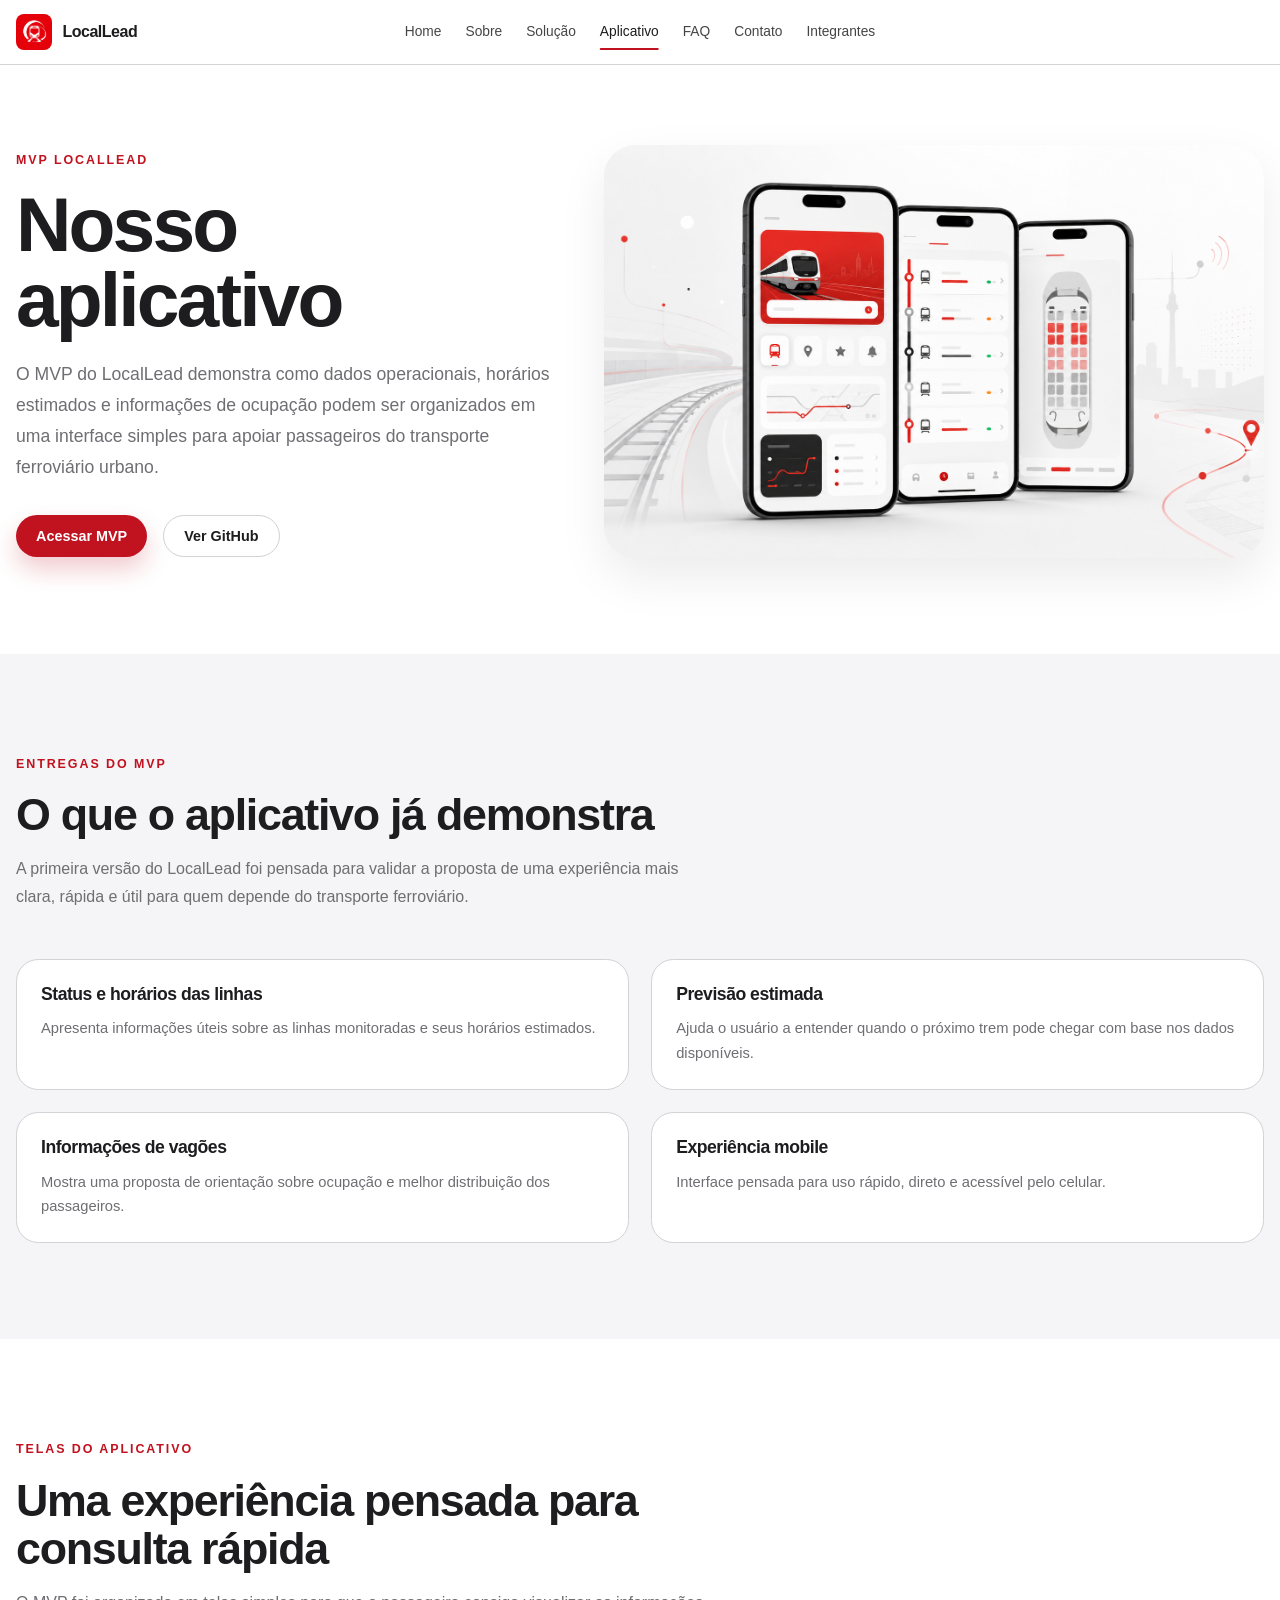
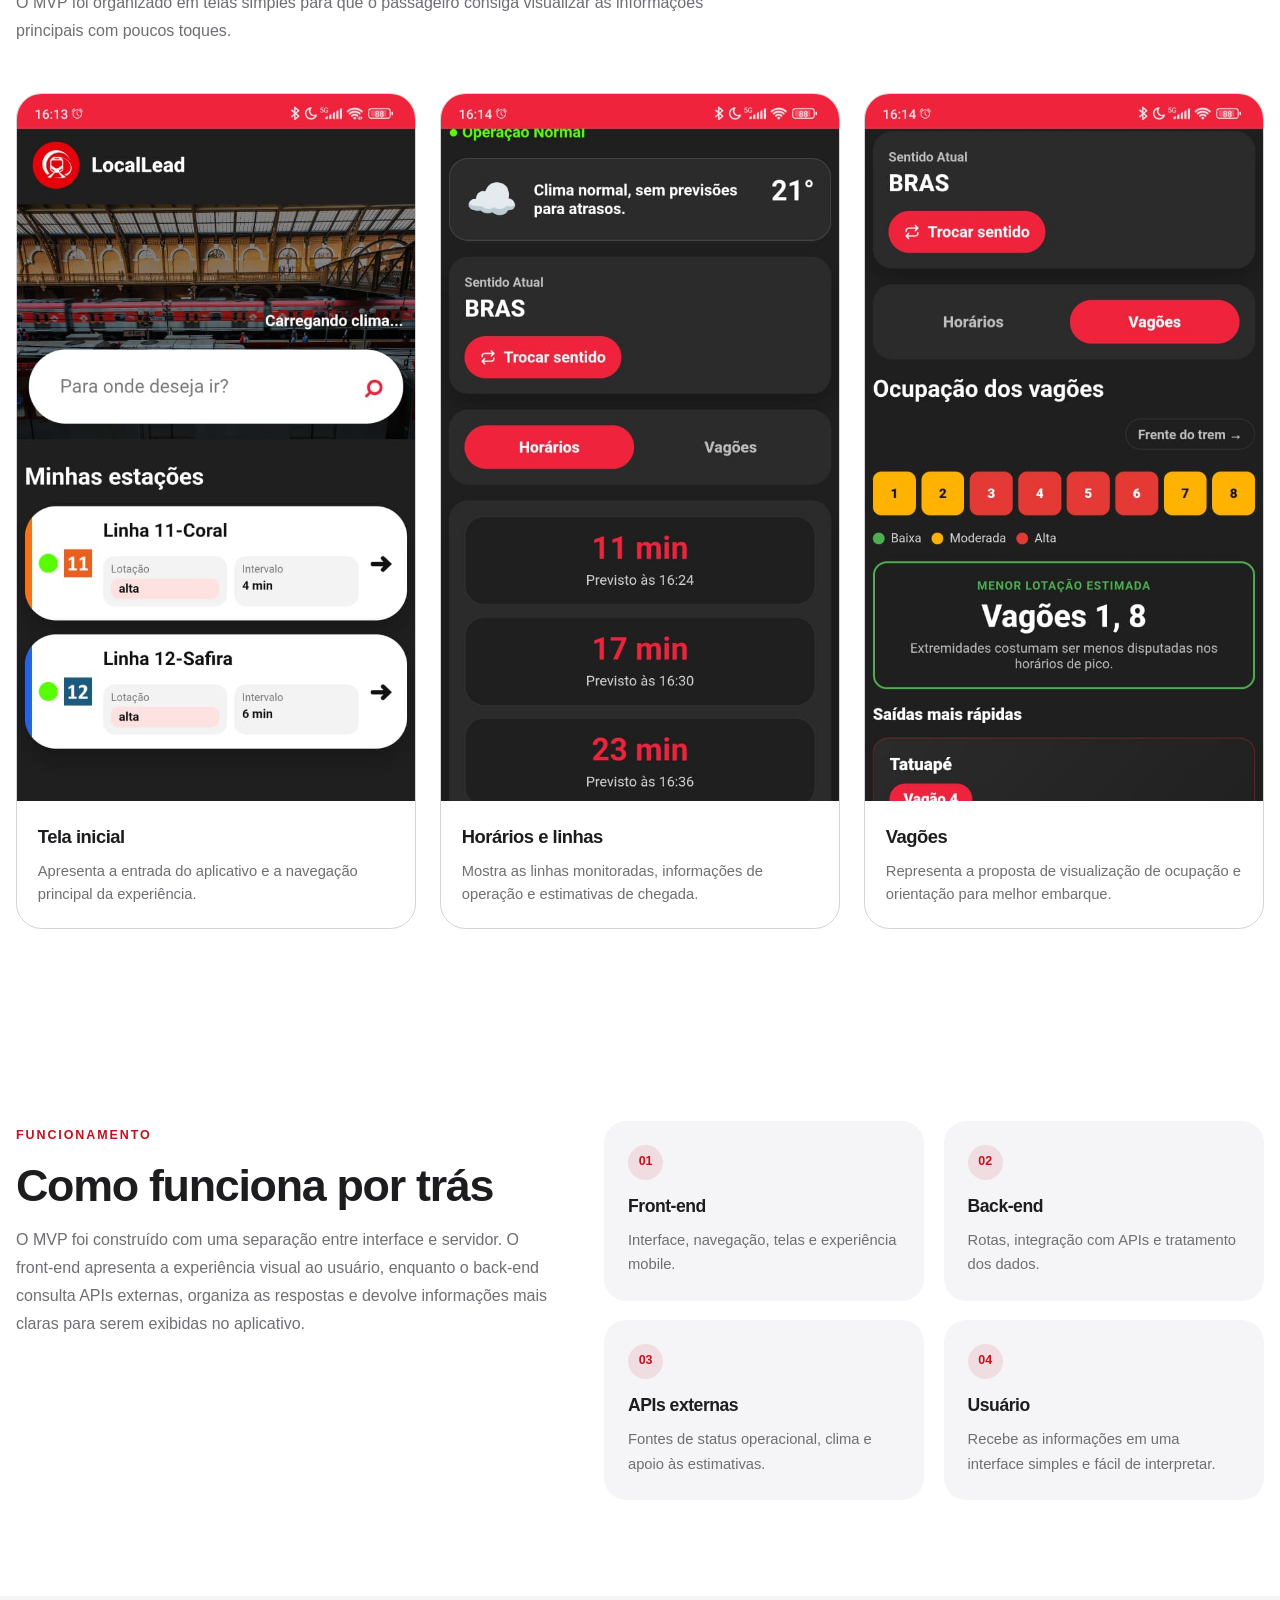
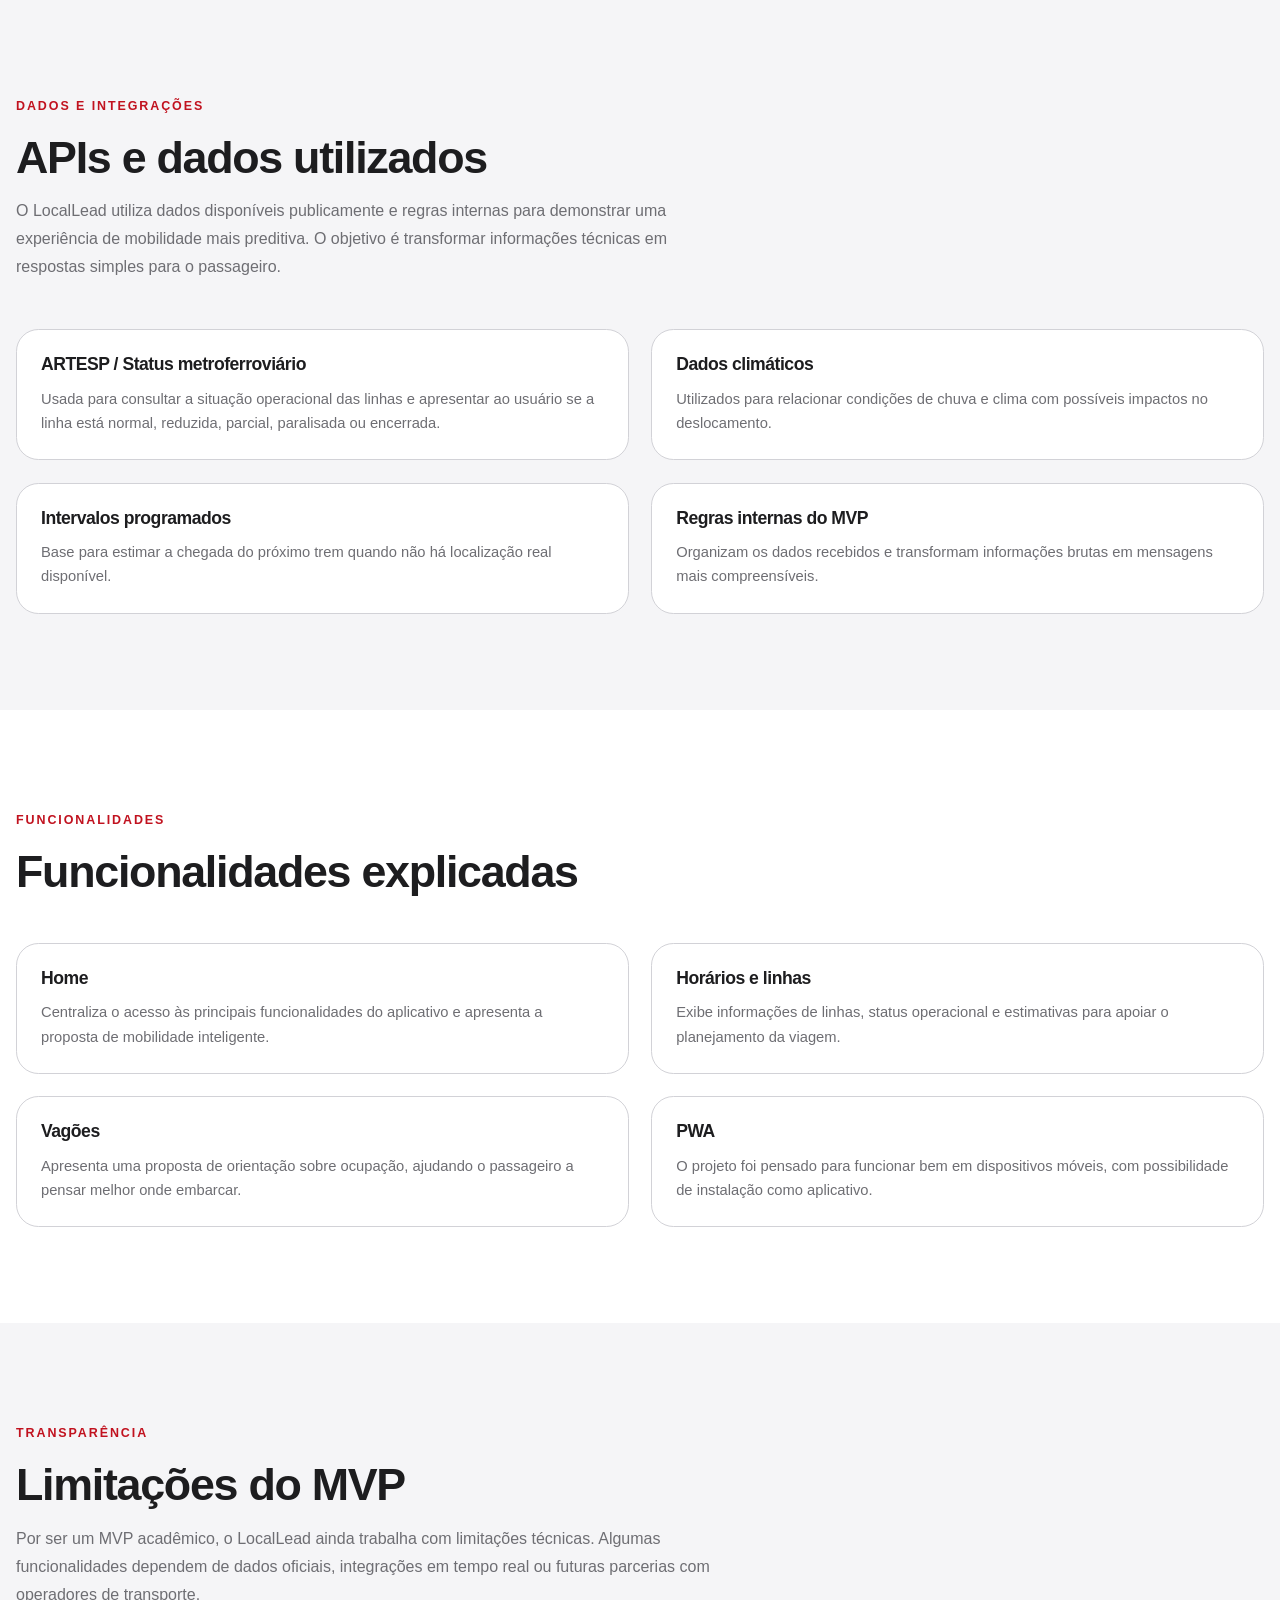
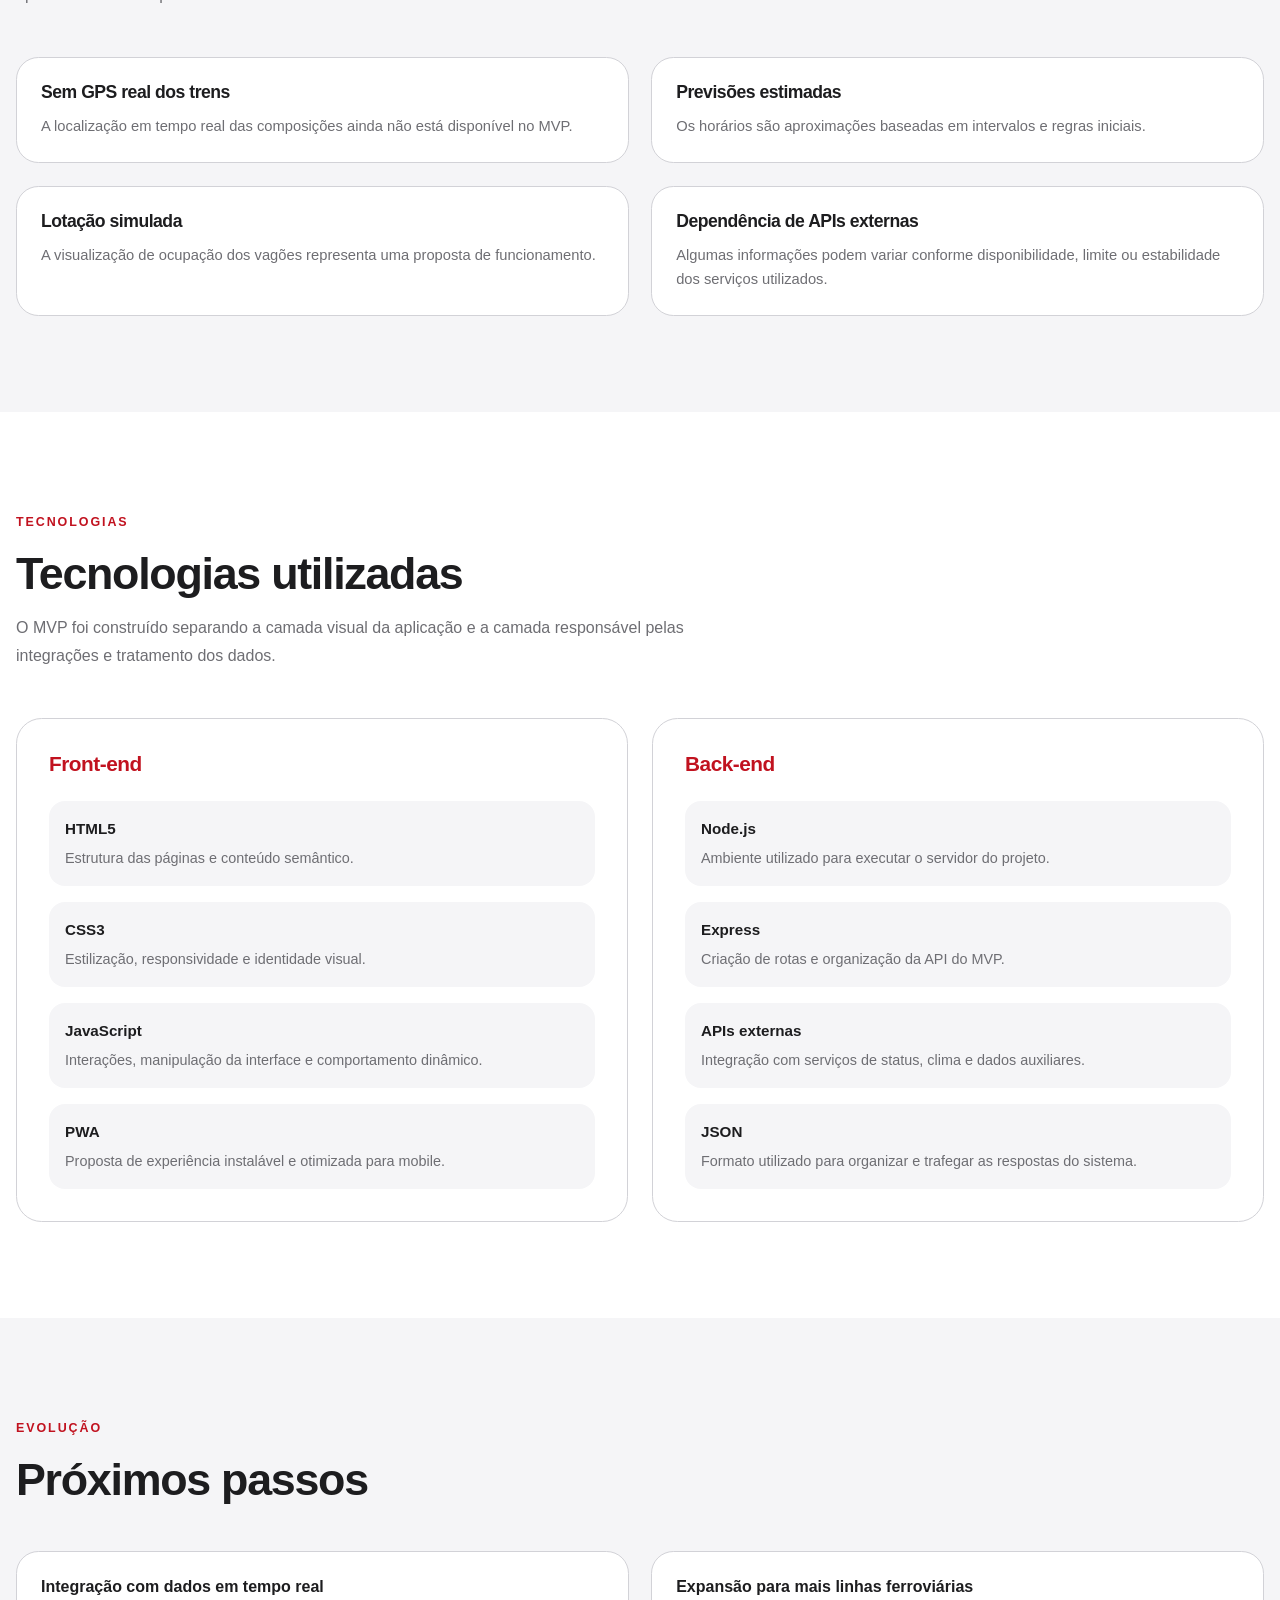
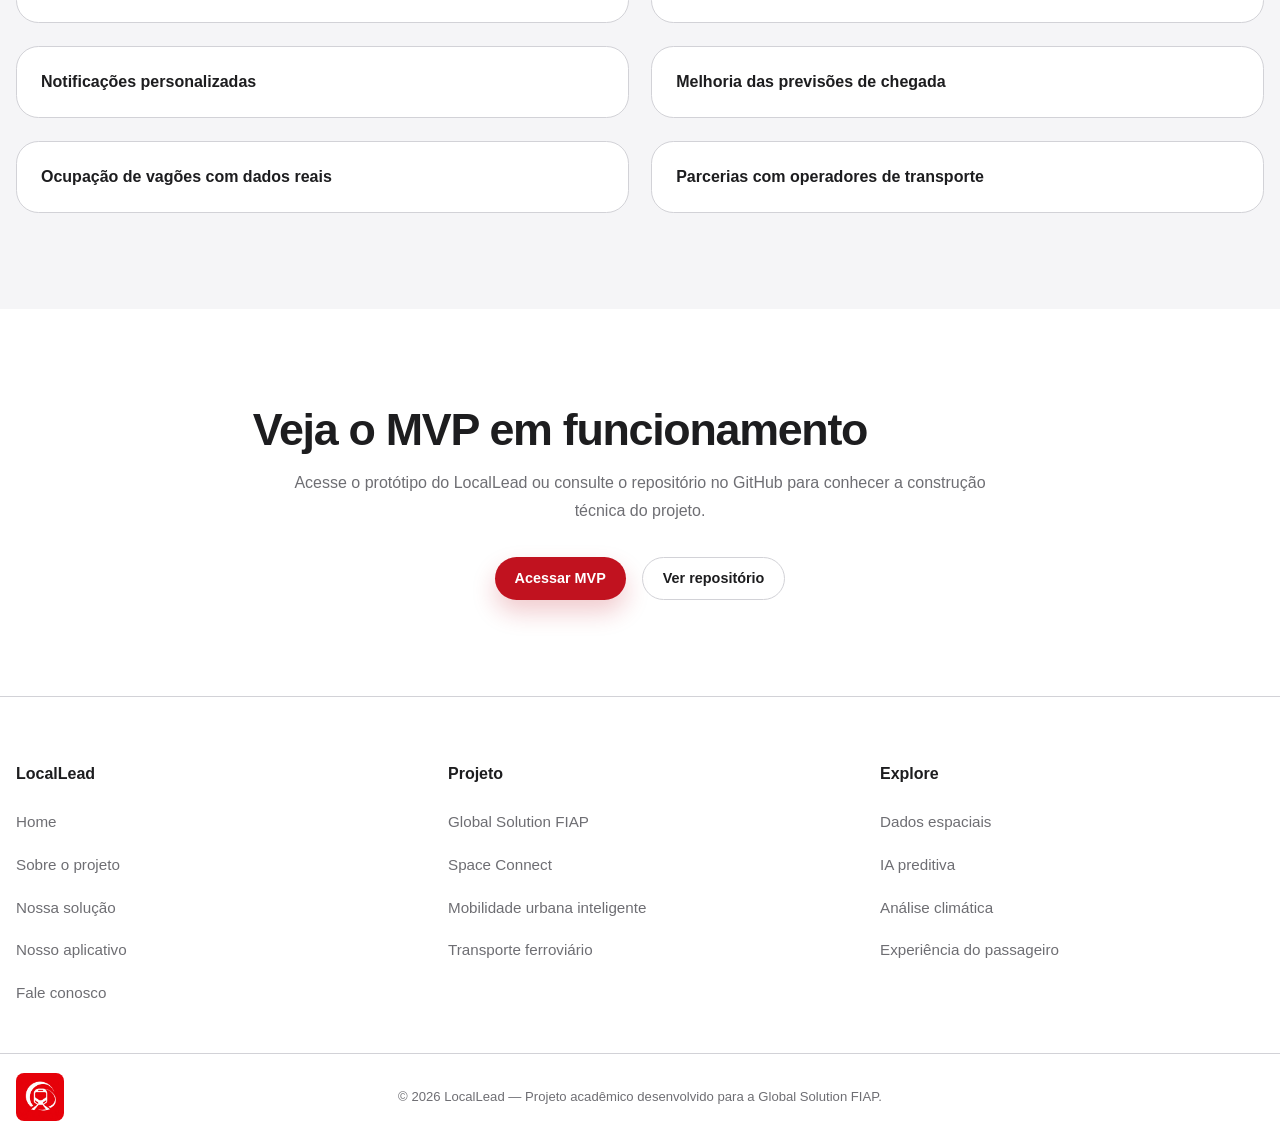
==== paginas/aplicativo.html @ 79f30407 "feat: fazendo a pagina do nosso aplicativo e adicionando imagens nela, também coloquei o link do nos" ====
<!DOCTYPE html>
<html lang="pt-br">

<head>
    <meta charset="UTF-8">
    <meta name="viewport" content="width=device-width, initial-scale=1.0">

    <link rel="shortcut icon" href="../assets/favicon/favicon.ico" type="image/x-icon">
    <link rel="stylesheet" href="../css/main.css">
    <script type="module" src="../js/main.js" defer></script>

    <title>Nosso Aplicativo | LocalLead</title>
</head>

<body>

    <header class="header">
        <nav class="navbar" aria-label="Navegação principal">
            <a href="./aplicativo.html" class="navbar__brand" aria-label="Página aplicativo do LocalLead">
                <img src="../assets/img/logo_locallead.png" alt="Logo LocalLead" class="navbar__logo">
                <span class="navbar__name">LocalLead</span>
            </a>

            <button class="navbar__toggle" type="button" aria-label="Abrir menu de navegação" aria-expanded="false"
                aria-controls="navbar-menu">
                <span class="navbar__toggle-line"></span>
                <span class="navbar__toggle-line"></span>
                <span class="navbar__toggle-line"></span>
            </button>

            <ul class="navbar__menu" id="navbar-menu">
                <li class="navbar__item">
                    <a href="../index.html" class="navbar__link">Home</a>
                </li>

                <li class="navbar__item">
                    <a href="./sobre.html" class="navbar__link">Sobre</a>
                </li>

                <li class="navbar__item">
                    <a href="./solucao.html" class="navbar__link">Solução</a>
                </li>

                <li class="navbar__item">
                    <a href="./aplicativo.html" class="navbar__link navbar__link--active">Aplicativo</a>
                </li>

                <li class="navbar__item">
                    <a href="./faq.html" class="navbar__link">FAQ</a>
                </li>

                <li class="navbar__item">
                    <a href="./contato.html" class="navbar__link">Contato</a>
                </li>

                <li class="navbar__item">
                    <a href="./integrantes.html" class="navbar__link">Integrantes</a>
                </li>
            </ul>
        </nav>
    </header>

    <main>

        <section class="app-hero" aria-labelledby="app-title">
            <div class="app-hero__content">
                <span class="app-section-tag">MVP LocalLead</span>

                <h1 class="app-hero__title" id="app-title">
                    Nosso aplicativo
                </h1>

                <p class="app-hero__description">
                    O MVP do LocalLead demonstra como dados operacionais, horários estimados e informações de ocupação
                    podem ser organizados em uma interface simples para apoiar passageiros do transporte ferroviário urbano.
                </p>

                <div class="app-hero__actions">
                    <a href="https://locallead.vercel.app/" class="button button--primary" target="_blank" rel="noopener noreferrer">
                        Acessar MVP
                    </a>

                    <a href="https://github.com/EnzoNukui/mvp_locallead" class="button button--secondary" target="_blank"
                        rel="noopener noreferrer">
                        Ver GitHub
                    </a>
                </div>
            </div>

            <div class="app-hero__image">
                <img src="../assets/img/app/app-mockup-principal.png" alt="Tela inicial do aplicativo LocalLead">
            </div>
        </section>

        <section class="app-deliveries" aria-labelledby="deliveries-title">
            <div class="app-section-heading">
                <span class="app-section-tag">Entregas do MVP</span>

                <h2 id="deliveries-title">
                    O que o aplicativo já demonstra
                </h2>

                <p>
                    A primeira versão do LocalLead foi pensada para validar a proposta de uma experiência mais clara,
                    rápida e útil para quem depende do transporte ferroviário.
                </p>
            </div>

            <div class="app-feature-grid">
                <article class="app-feature-card">
                    <h3>Status e horários das linhas</h3>
                    <p>
                        Apresenta informações úteis sobre as linhas monitoradas e seus horários estimados.
                    </p>
                </article>

                <article class="app-feature-card">
                    <h3>Previsão estimada</h3>
                    <p>
                        Ajuda o usuário a entender quando o próximo trem pode chegar com base nos dados disponíveis.
                    </p>
                </article>

                <article class="app-feature-card">
                    <h3>Informações de vagões</h3>
                    <p>
                        Mostra uma proposta de orientação sobre ocupação e melhor distribuição dos passageiros.
                    </p>
                </article>

                <article class="app-feature-card">
                    <h3>Experiência mobile</h3>
                    <p>
                        Interface pensada para uso rápido, direto e acessível pelo celular.
                    </p>
                </article>
            </div>
        </section>

        <section class="app-screens" aria-labelledby="screens-title">
            <div class="app-section-heading">
                <span class="app-section-tag">Telas do aplicativo</span>

                <h2 id="screens-title">
                    Uma experiência pensada para consulta rápida
                </h2>

                <p>
                    O MVP foi organizado em telas simples para que o passageiro consiga visualizar as informações
                    principais com poucos toques.
                </p>
            </div>

            <div class="app-screens__grid">
                <article class="app-screen-card">
                    <div class="app-screen-card__image">
                        <img src="../assets/img/app/app-home.jpg" alt="Tela inicial do aplicativo LocalLead">
                    </div>

                    <div class="app-screen-card__content">
                        <h3>Tela inicial</h3>
                        <p>
                            Apresenta a entrada do aplicativo e a navegação principal da experiência.
                        </p>
                    </div>
                </article>

                <article class="app-screen-card">
                    <div class="app-screen-card__image">
                        <img src="../assets/img/app/app-horarios-linha.jpg"
                            alt="Tela de horários e linhas do aplicativo LocalLead">
                    </div>

                    <div class="app-screen-card__content">
                        <h3>Horários e linhas</h3>
                        <p>
                            Mostra as linhas monitoradas, informações de operação e estimativas de chegada.
                        </p>
                    </div>
                </article>

                <article class="app-screen-card">
                    <div class="app-screen-card__image">

                        <img src="../assets/img/app/app-vagoes.jpg" alt="Tela de vagões do aplicativo LocalLead">
                    </div>

                    <div class="app-screen-card__content">
                        <h3>Vagões</h3>
                        <p>
                            Representa a proposta de visualização de ocupação e orientação para melhor embarque.
                        </p>
                    </div>
                </article>
            </div>
        </section>

        <section class="app-flow" aria-labelledby="flow-title">
            <div class="app-flow__content">
                <span class="app-section-tag">Funcionamento</span>

                <h2 id="flow-title">
                    Como funciona por trás
                </h2>

                <p>
                    O MVP foi construído com uma separação entre interface e servidor. O front-end apresenta a experiência
                    visual ao usuário, enquanto o back-end consulta APIs externas, organiza as respostas e devolve
                    informações mais claras para serem exibidas no aplicativo.
                </p>
            </div>

            <div class="app-flow__steps" aria-label="Fluxo de funcionamento do MVP">
                <article>
                    <span>01</span>
                    <h3>Front-end</h3>
                    <p>Interface, navegação, telas e experiência mobile.</p>
                </article>

                <article>
                    <span>02</span>
                    <h3>Back-end</h3>
                    <p>Rotas, integração com APIs e tratamento dos dados.</p>
                </article>

                <article>
                    <span>03</span>
                    <h3>APIs externas</h3>
                    <p>Fontes de status operacional, clima e apoio às estimativas.</p>
                </article>

                <article>
                    <span>04</span>
                    <h3>Usuário</h3>
                    <p>Recebe as informações em uma interface simples e fácil de interpretar.</p>
                </article>
            </div>
        </section>

        <section class="app-data" aria-labelledby="data-title">
            <div class="app-section-heading">
                <span class="app-section-tag">Dados e integrações</span>

                <h2 id="data-title">
                    APIs e dados utilizados
                </h2>

                <p>
                    O LocalLead utiliza dados disponíveis publicamente e regras internas para demonstrar uma experiência
                    de mobilidade mais preditiva. O objetivo é transformar informações técnicas em respostas simples
                    para o passageiro.
                </p>
            </div>

            <div class="app-data__grid">
                <article>
                    <h3>ARTESP / Status metroferroviário</h3>
                    <p>
                        Usada para consultar a situação operacional das linhas e apresentar ao usuário se a linha está
                        normal, reduzida, parcial, paralisada ou encerrada.
                    </p>
                </article>

                <article>
                    <h3>Dados climáticos</h3>
                    <p>
                        Utilizados para relacionar condições de chuva e clima com possíveis impactos no deslocamento.
                    </p>
                </article>

                <article>
                    <h3>Intervalos programados</h3>
                    <p>
                        Base para estimar a chegada do próximo trem quando não há localização real disponível.
                    </p>
                </article>

                <article>
                    <h3>Regras internas do MVP</h3>
                    <p>
                        Organizam os dados recebidos e transformam informações brutas em mensagens mais compreensíveis.
                    </p>
                </article>
            </div>
        </section>

        <section class="app-resources" aria-labelledby="resources-title">
            <div class="app-section-heading">
                <span class="app-section-tag">Funcionalidades</span>

                <h2 id="resources-title">
                    Funcionalidades explicadas
                </h2>
            </div>

            <div class="app-resources__list">
                <article>
                    <h3>Home</h3>
                    <p>
                        Centraliza o acesso às principais funcionalidades do aplicativo e apresenta a proposta de
                        mobilidade inteligente.
                    </p>
                </article>

                <article>
                    <h3>Horários e linhas</h3>
                    <p>
                        Exibe informações de linhas, status operacional e estimativas para apoiar o planejamento da viagem.
                    </p>
                </article>

                <article>
                    <h3>Vagões</h3>
                    <p>
                        Apresenta uma proposta de orientação sobre ocupação, ajudando o passageiro a pensar melhor onde embarcar.
                    </p>
                </article>

                <article>
                    <h3>PWA</h3>
                    <p>
                        O projeto foi pensado para funcionar bem em dispositivos móveis, com possibilidade de instalação
                        como aplicativo.
                    </p>
                </article>
            </div>
        </section>

        <section class="app-limitations" aria-labelledby="limitations-title">
            <div class="app-section-heading">
                <span class="app-section-tag">Transparência</span>

                <h2 id="limitations-title">
                    Limitações do MVP
                </h2>

                <p>
                    Por ser um MVP acadêmico, o LocalLead ainda trabalha com limitações técnicas. Algumas funcionalidades
                    dependem de dados oficiais, integrações em tempo real ou futuras parcerias com operadores de transporte.
                </p>
            </div>

            <div class="app-limitations__grid">
                <article>
                    <h3>Sem GPS real dos trens</h3>
                    <p>A localização em tempo real das composições ainda não está disponível no MVP.</p>
                </article>

                <article>
                    <h3>Previsões estimadas</h3>
                    <p>Os horários são aproximações baseadas em intervalos e regras iniciais.</p>
                </article>

                <article>
                    <h3>Lotação simulada</h3>
                    <p>A visualização de ocupação dos vagões representa uma proposta de funcionamento.</p>
                </article>

                <article>
                    <h3>Dependência de APIs externas</h3>
                    <p>Algumas informações podem variar conforme disponibilidade, limite ou estabilidade dos serviços utilizados.</p>
                </article>
            </div>
        </section>

        <section class="app-stack" aria-labelledby="stack-title">
            <div class="app-section-heading">
                <span class="app-section-tag">Tecnologias</span>

                <h2 id="stack-title">
                    Tecnologias utilizadas
                </h2>

                <p>
                    O MVP foi construído separando a camada visual da aplicação e a camada responsável pelas integrações
                    e tratamento dos dados.
                </p>
            </div>

            <div class="app-stack__columns">
                <article class="app-stack__column">
                    <h3>Front-end</h3>

                    <ul>
                        <li>
                            <strong>HTML5</strong>
                            <span>Estrutura das páginas e conteúdo semântico.</span>
                        </li>

                        <li>
                            <strong>CSS3</strong>
                            <span>Estilização, responsividade e identidade visual.</span>
                        </li>

                        <li>
                            <strong>JavaScript</strong>
                            <span>Interações, manipulação da interface e comportamento dinâmico.</span>
                        </li>

                        <li>
                            <strong>PWA</strong>
                            <span>Proposta de experiência instalável e otimizada para mobile.</span>
                        </li>
                    </ul>
                </article>

                <article class="app-stack__column">
                    <h3>Back-end</h3>

                    <ul>
                        <li>
                            <strong>Node.js</strong>
                            <span>Ambiente utilizado para executar o servidor do projeto.</span>
                        </li>

                        <li>
                            <strong>Express</strong>
                            <span>Criação de rotas e organização da API do MVP.</span>
                        </li>

                        <li>
                            <strong>APIs externas</strong>
                            <span>Integração com serviços de status, clima e dados auxiliares.</span>
                        </li>

                        <li>
                            <strong>JSON</strong>
                            <span>Formato utilizado para organizar e trafegar as respostas do sistema.</span>
                        </li>
                    </ul>
                </article>
            </div>
        </section>

        <section class="app-next" aria-labelledby="next-title">
            <div class="app-section-heading">
                <span class="app-section-tag">Evolução</span>

                <h2 id="next-title">
                    Próximos passos
                </h2>
            </div>

            <div class="app-next__grid">
                <article>Integração com dados em tempo real</article>
                <article>Expansão para mais linhas ferroviárias</article>
                <article>Notificações personalizadas</article>
                <article>Melhoria das previsões de chegada</article>
                <article>Ocupação de vagões com dados reais</article>
                <article>Parcerias com operadores de transporte</article>
            </div>
        </section>

        <section class="app-cta" aria-labelledby="app-cta-title">
            <h2 id="app-cta-title">
                Veja o MVP em funcionamento
            </h2>

            <p>
                Acesse o protótipo do LocalLead ou consulte o repositório no GitHub para conhecer a construção técnica do projeto.
            </p>

            <div class="app-cta__actions">
                <a href="https://locallead.vercel.app/" class="button button--primary" target="_blank" rel="noopener noreferrer">
                    Acessar MVP
                </a>

                <a href="https://github.com/EnzoNukui/mvp_locallead" class="button button--secondary" target="_blank"
                    rel="noopener noreferrer">
                    Ver repositório
                </a>
            </div>
        </section>

    </main>

    <footer class="footer">
        <div class="footer__content">
            <div class="footer__column">
                <h2 class="footer__title">LocalLead</h2>

                <ul class="footer__list">
                    <li>
                        <a href="../index.html">Home</a>
                    </li>

                    <li>
                        <a href="./sobre.html">Sobre o projeto</a>
                    </li>

                    <li>
                        <a href="./solucao.html">Nossa solução</a>
                    </li>

                    <li>
                        <a href="./aplicativo.html">Nosso aplicativo</a>
                    </li>

                    <li>
                        <a href="./contato.html">Fale conosco</a>
                    </li>
                </ul>
            </div>

            <div class="footer__column">
                <h2 class="footer__title">Projeto</h2>

                <ul class="footer__list">
                    <li>Global Solution FIAP</li>
                    <li>Space Connect</li>
                    <li>Mobilidade urbana inteligente</li>
                    <li>Transporte ferroviário</li>
                </ul>
            </div>

            <div class="footer__column">
                <h2 class="footer__title">Explore</h2>

                <ul class="footer__list">
                    <li>Dados espaciais</li>
                    <li>IA preditiva</li>
                    <li>Análise climática</li>
                    <li>Experiência do passageiro</li>
                </ul>
            </div>
        </div>

        <div class="footer__bottom">
            <div class="footer__bottom-content">
                <a href="../index.html" class="footer__brand" aria-label="Página inicial LocalLead">
                    <img src="../assets/img/logo_locallead.png" alt="Logo LocalLead" class="footer__logo">
                </a>

                <p class="footer__copyright">
                    © 2026 LocalLead — Projeto acadêmico desenvolvido para a Global Solution FIAP.
                </p>
            </div>
        </div>
    </footer>

</body>

</html>
---- css/main.css ----
@import url('./base.css');
@import url('./menu.css');
@import url('./hero.css');
@import url('./buttons.css');
@import url('./layout.css');
@import url('./cards.css');
@import url('./home.css');
@import url("./integrantes.css");
@import url('./faq.css');
@import url('./sobre.css');
@import url('./apicativo.css');
@import url('./footer.css');
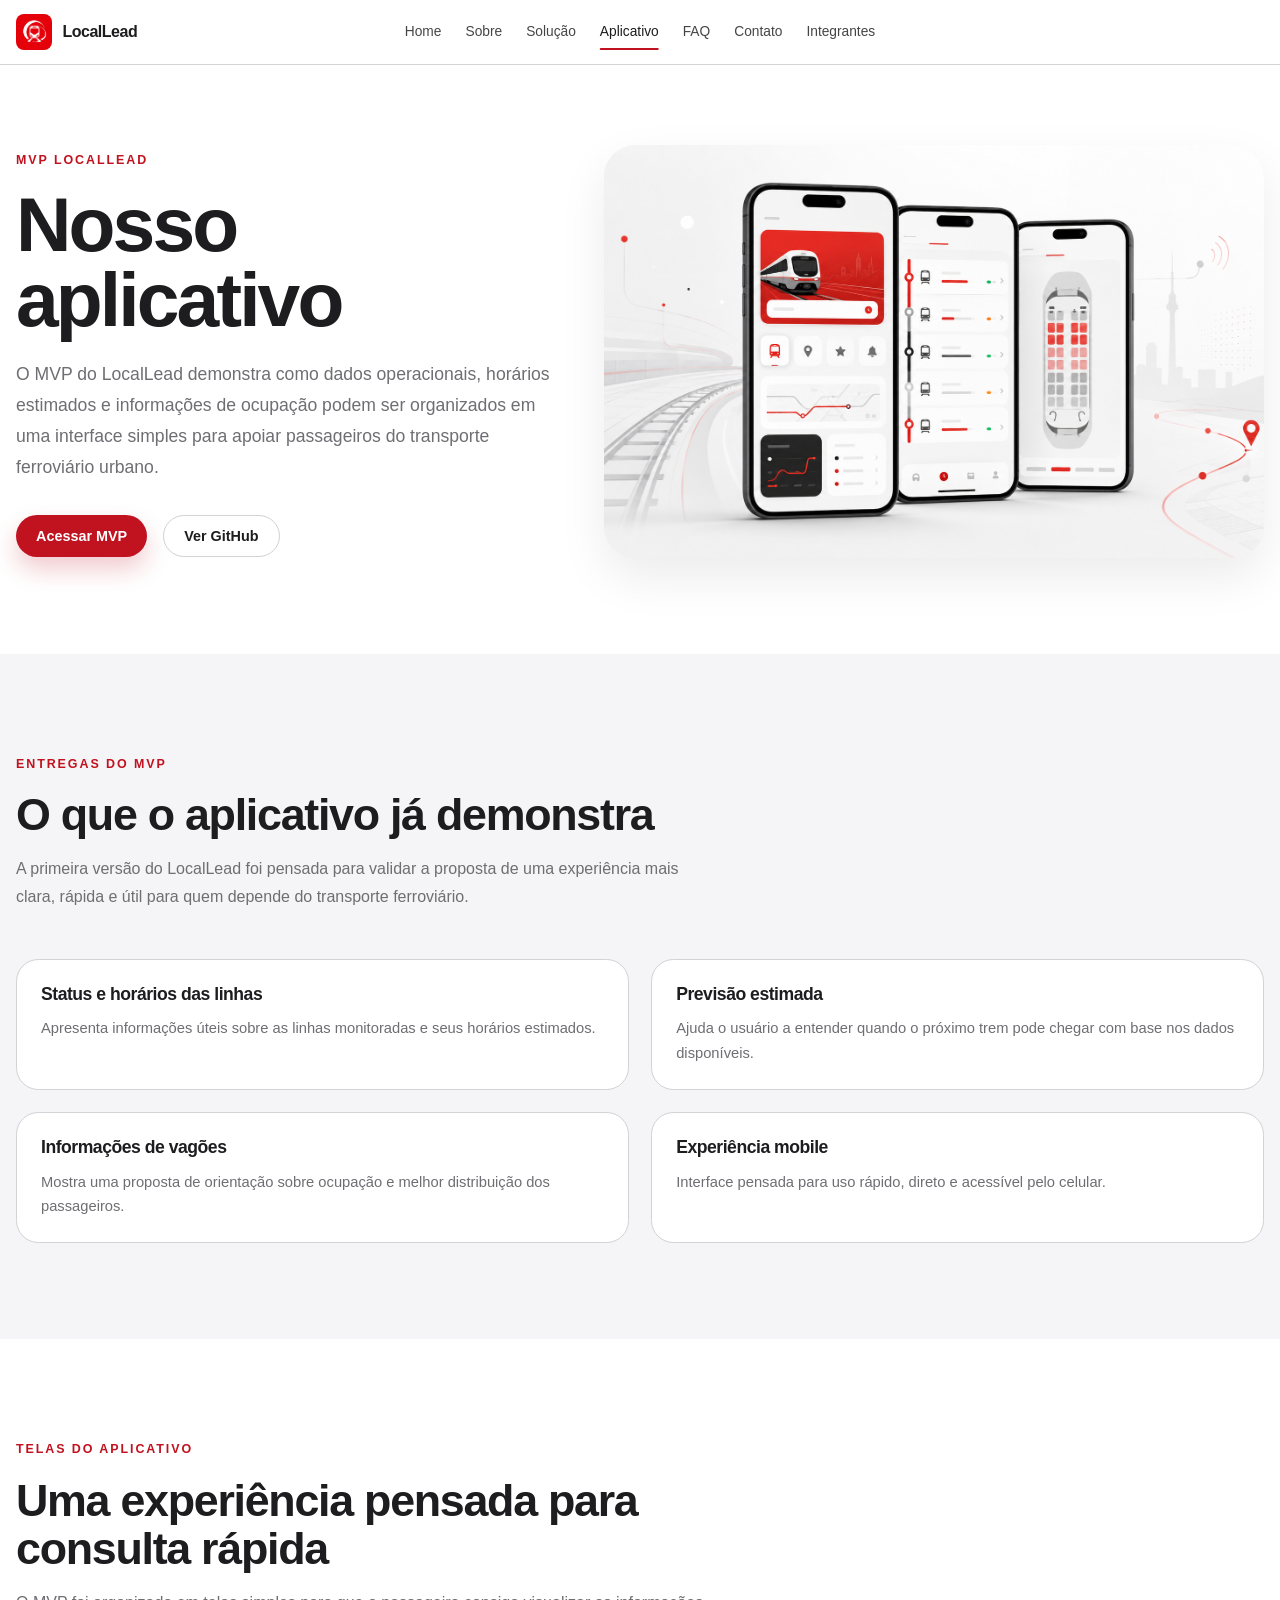
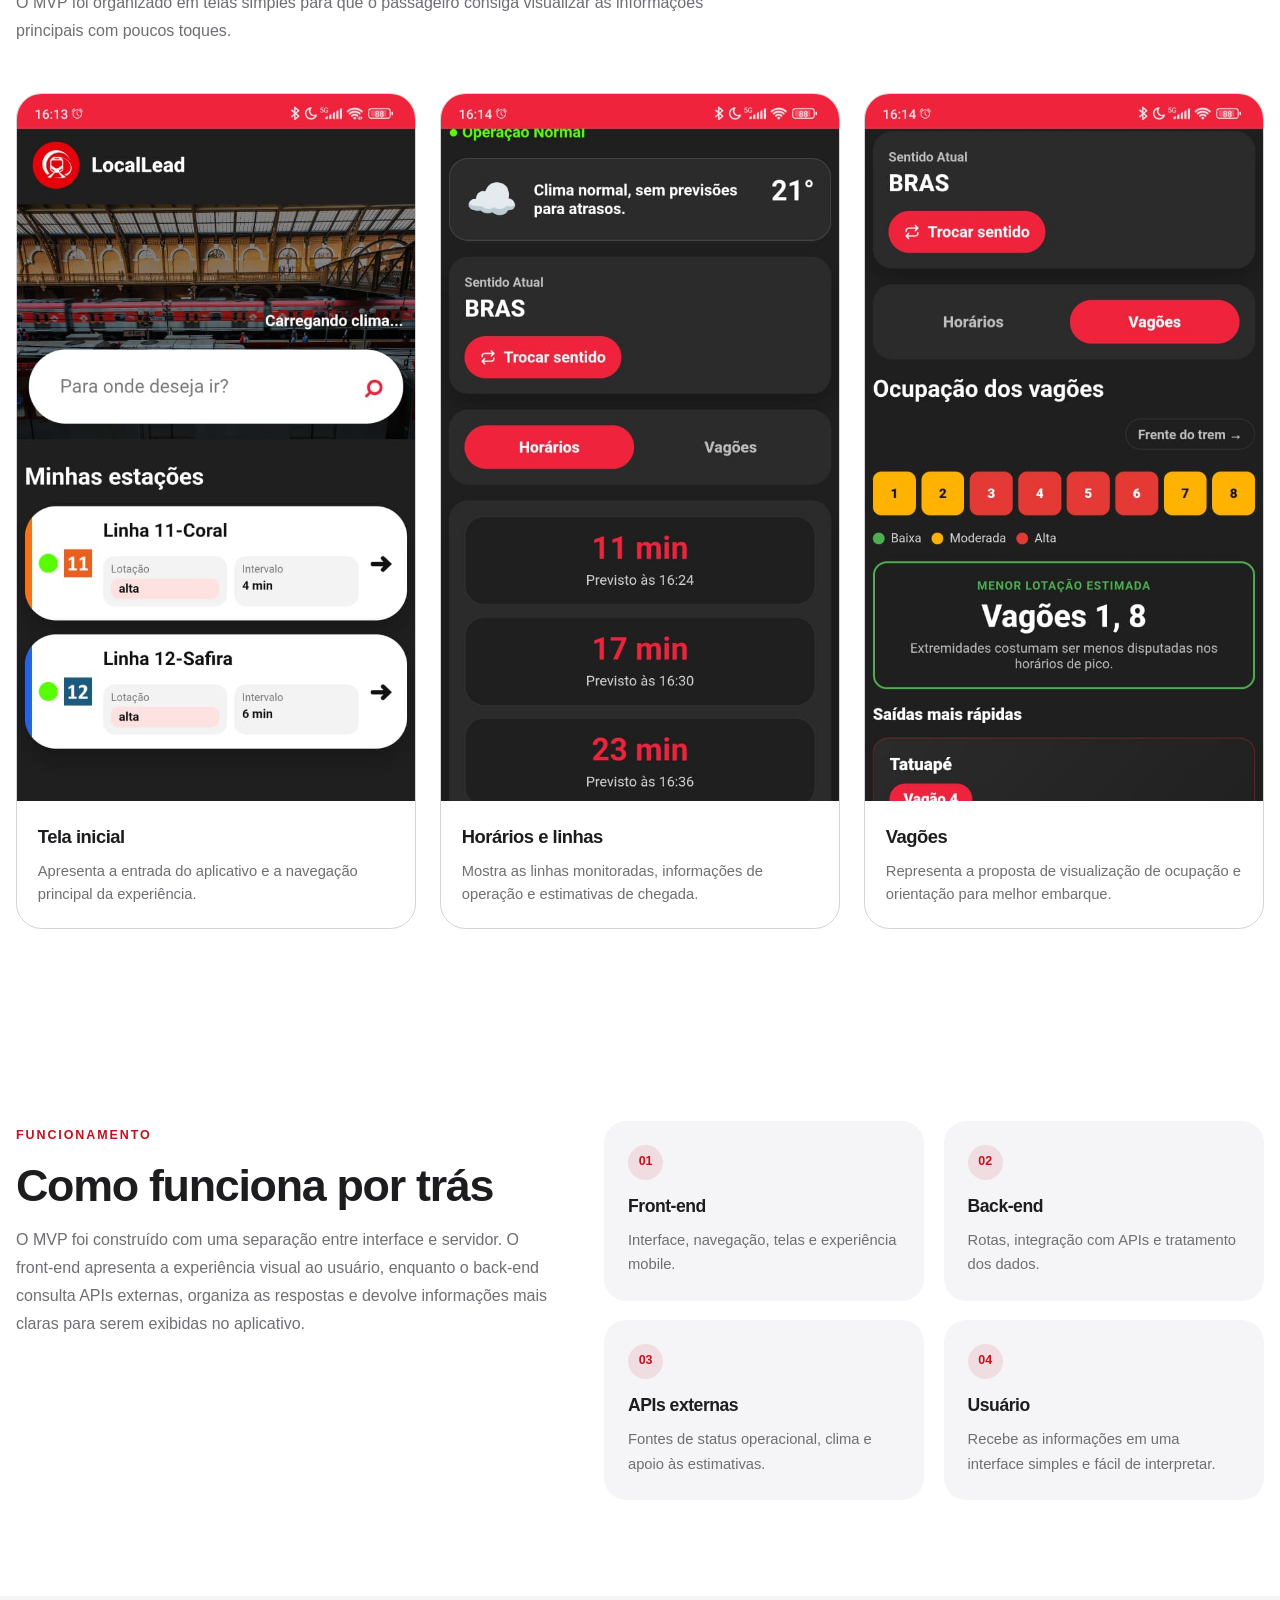
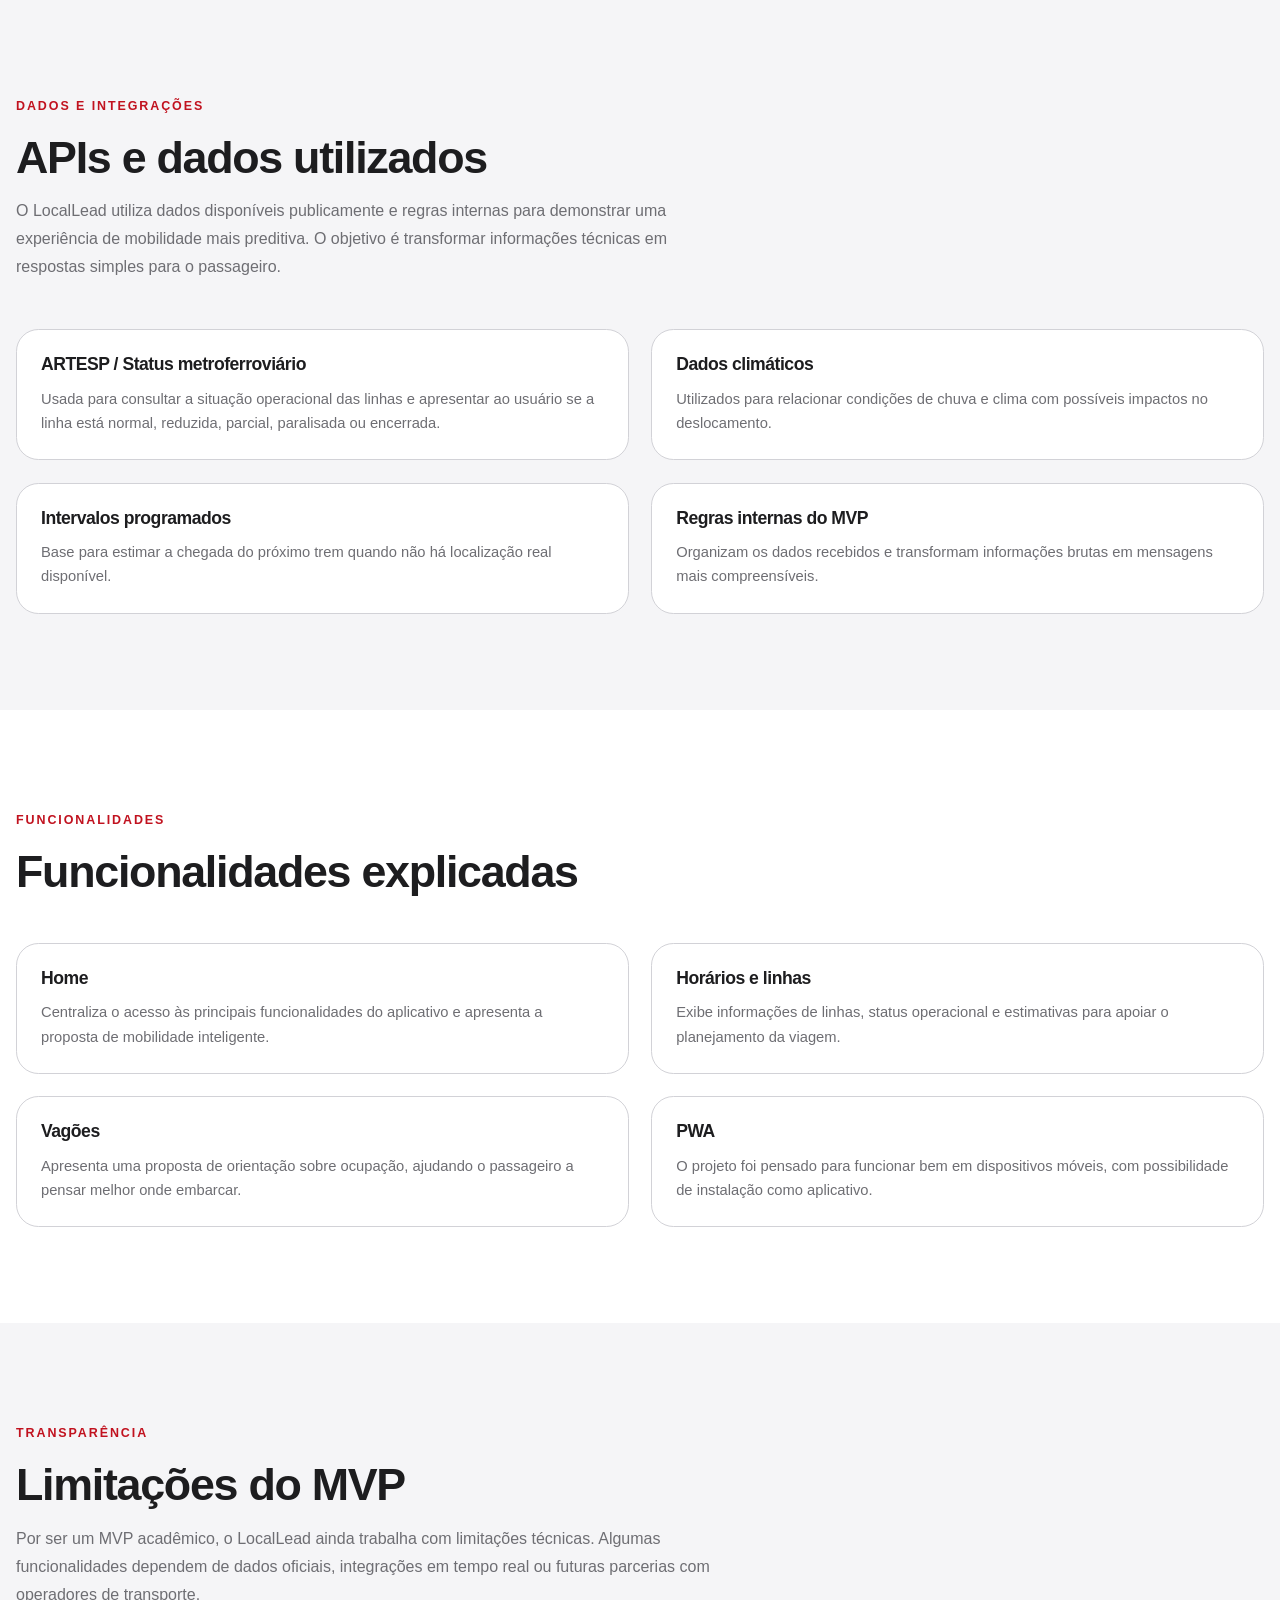
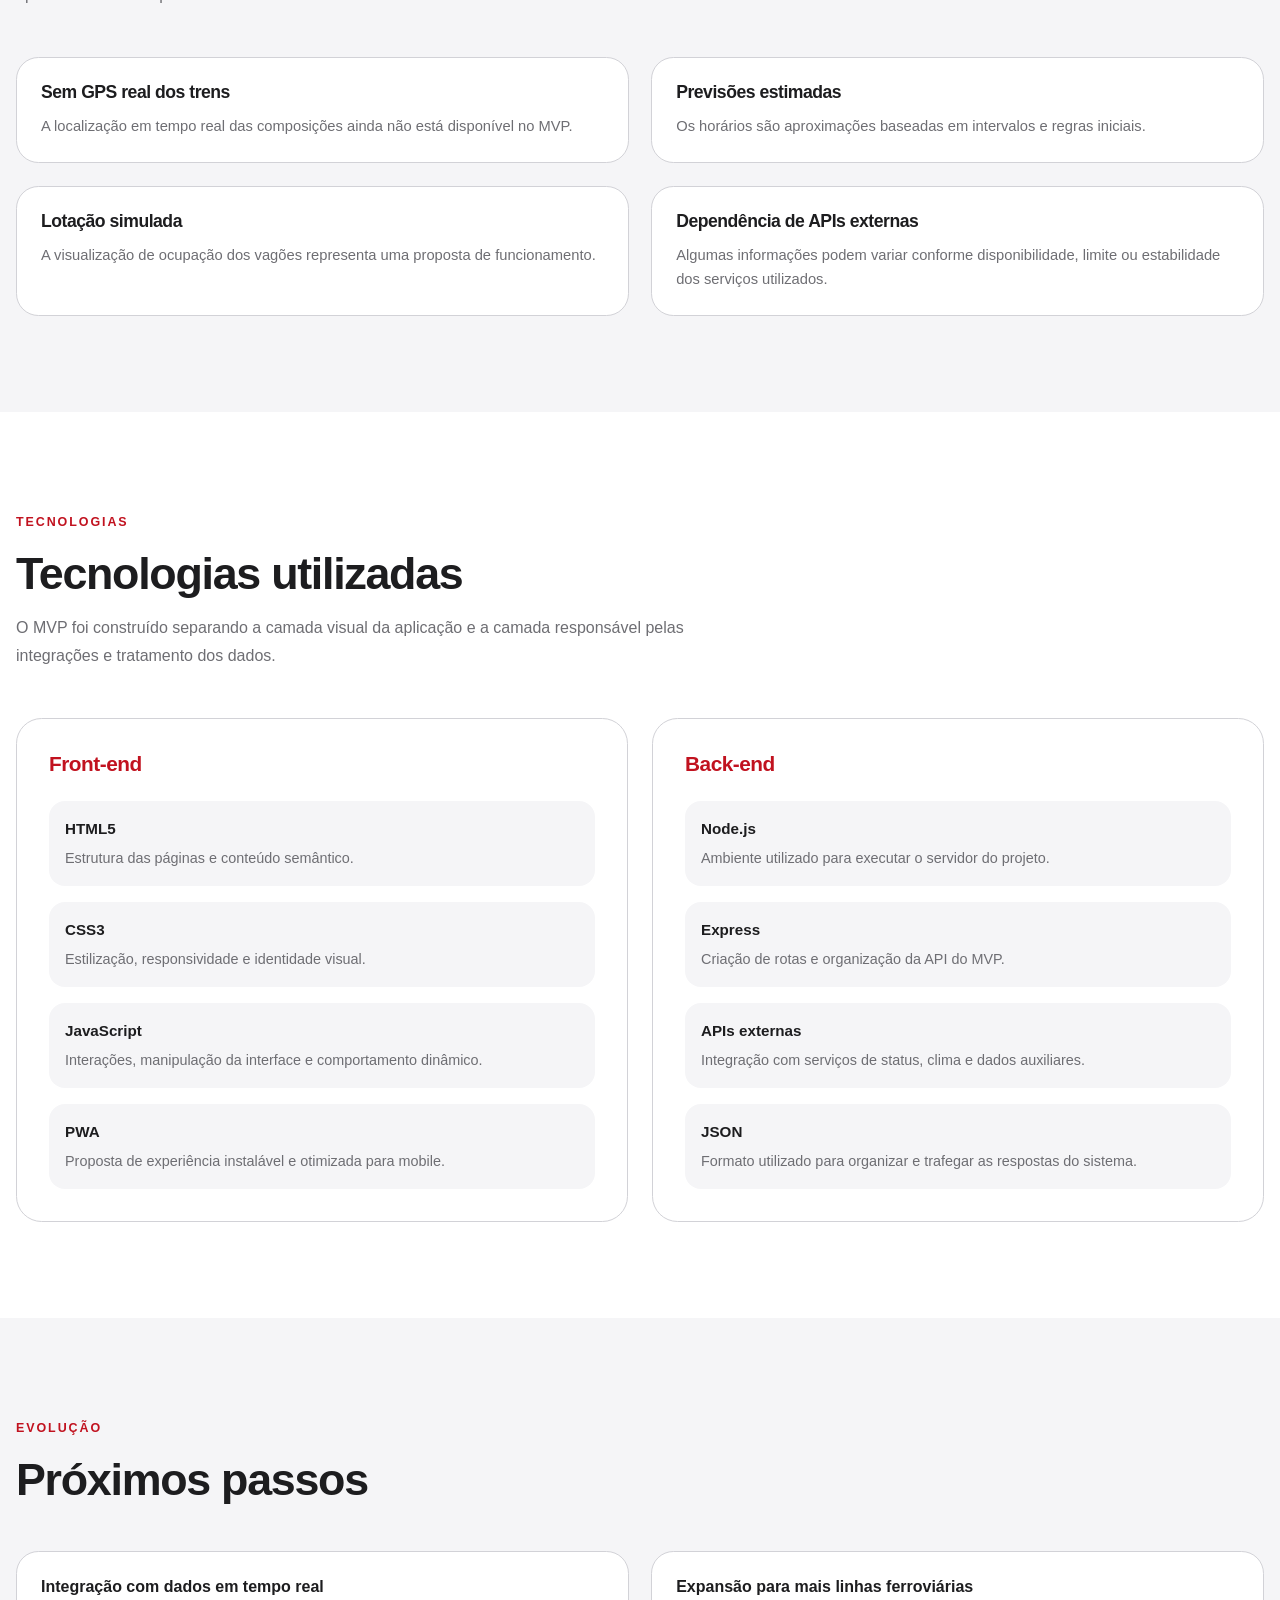
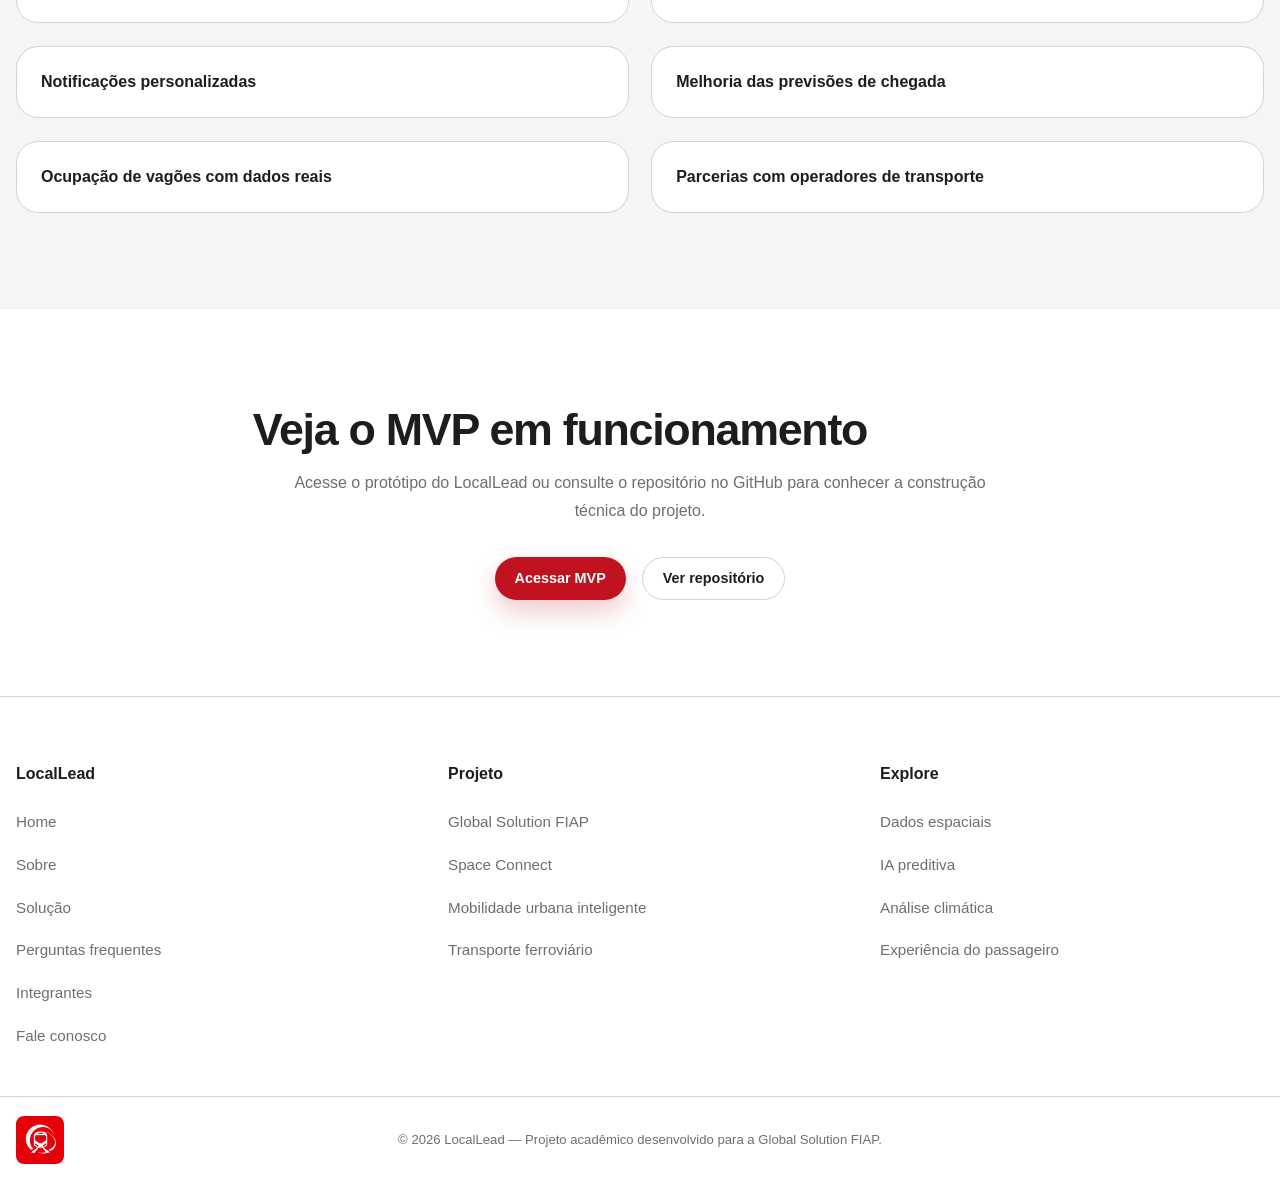
==== commit 05a4b836: "feat: identando todo conteudo html" ====
--- a/paginas/aplicativo.html
+++ b/paginas/aplicativo.html
@@ -1,543 +1,629 @@
-<!DOCTYPE html>
+<!doctype html>
 <html lang="pt-br">
-
-<head>
-    <meta charset="UTF-8">
-    <meta name="viewport" content="width=device-width, initial-scale=1.0">
-
-    <link rel="shortcut icon" href="../assets/favicon/favicon.ico" type="image/x-icon">
-    <link rel="stylesheet" href="../css/main.css">
+  <head>
+    <meta charset="UTF-8" />
+    <meta name="viewport" content="width=device-width, initial-scale=1.0" />
+
+    <link
+      rel="shortcut icon"
+      href="../assets/favicon/favicon.ico"
+      type="image/x-icon"
+    />
+    <link rel="stylesheet" href="../css/main.css" />
     <script type="module" src="../js/main.js" defer></script>
 
     <title>Nosso Aplicativo | LocalLead</title>
-</head>
-
-<body>
-
+  </head>
+
+  <body>
     <header class="header">
-        <nav class="navbar" aria-label="Navegação principal">
-            <a href="./aplicativo.html" class="navbar__brand" aria-label="Página aplicativo do LocalLead">
-                <img src="../assets/img/logo_locallead.png" alt="Logo LocalLead" class="navbar__logo">
-                <span class="navbar__name">LocalLead</span>
+      <nav class="navbar" aria-label="Navegação principal">
+        <a
+          href="./aplicativo.html"
+          class="navbar__brand"
+          aria-label="Página aplicativo do LocalLead"
+        >
+          <img
+            src="../assets/img/logo_locallead.png"
+            alt="Logo LocalLead"
+            class="navbar__logo"
+          />
+          <span class="navbar__name">LocalLead</span>
+        </a>
+
+        <button
+          class="navbar__toggle"
+          type="button"
+          aria-label="Abrir menu de navegação"
+          aria-expanded="false"
+          aria-controls="navbar-menu"
+        >
+          <span class="navbar__toggle-line"></span>
+          <span class="navbar__toggle-line"></span>
+          <span class="navbar__toggle-line"></span>
+        </button>
+
+        <ul class="navbar__menu" id="navbar-menu">
+          <li class="navbar__item">
+            <a href="../index.html" class="navbar__link">Home</a>
+          </li>
+
+          <li class="navbar__item">
+            <a href="./sobre.html" class="navbar__link">Sobre</a>
+          </li>
+
+          <li class="navbar__item">
+            <a href="./solucao.html" class="navbar__link">Solução</a>
+          </li>
+
+          <li class="navbar__item">
+            <a
+              href="./aplicativo.html"
+              class="navbar__link navbar__link--active"
+              >Aplicativo</a
+            >
+          </li>
+
+          <li class="navbar__item">
+            <a href="./faq.html" class="navbar__link">FAQ</a>
+          </li>
+
+          <li class="navbar__item">
+            <a href="./contato.html" class="navbar__link">Contato</a>
+          </li>
+
+          <li class="navbar__item">
+            <a href="./integrantes.html" class="navbar__link">Integrantes</a>
+          </li>
+        </ul>
+      </nav>
+    </header>
+
+    <main>
+      <section class="app-hero" aria-labelledby="app-title">
+        <div class="app-hero__content">
+          <span class="app-section-tag">MVP LocalLead</span>
+
+          <h1 class="app-hero__title" id="app-title">Nosso aplicativo</h1>
+
+          <p class="app-hero__description">
+            O MVP do LocalLead demonstra como dados operacionais, horários
+            estimados e informações de ocupação podem ser organizados em uma
+            interface simples para apoiar passageiros do transporte ferroviário
+            urbano.
+          </p>
+
+          <div class="app-hero__actions">
+            <a
+              href="https://locallead.vercel.app/"
+              class="button button--primary"
+              target="_blank"
+              rel="noopener noreferrer"
+            >
+              Acessar MVP
             </a>
 
-            <button class="navbar__toggle" type="button" aria-label="Abrir menu de navegação" aria-expanded="false"
-                aria-controls="navbar-menu">
-                <span class="navbar__toggle-line"></span>
-                <span class="navbar__toggle-line"></span>
-                <span class="navbar__toggle-line"></span>
-            </button>
-
-            <ul class="navbar__menu" id="navbar-menu">
-                <li class="navbar__item">
-                    <a href="../index.html" class="navbar__link">Home</a>
-                </li>
-
-                <li class="navbar__item">
-                    <a href="./sobre.html" class="navbar__link">Sobre</a>
-                </li>
-
-                <li class="navbar__item">
-                    <a href="./solucao.html" class="navbar__link">Solução</a>
-                </li>
-
-                <li class="navbar__item">
-                    <a href="./aplicativo.html" class="navbar__link navbar__link--active">Aplicativo</a>
-                </li>
-
-                <li class="navbar__item">
-                    <a href="./faq.html" class="navbar__link">FAQ</a>
-                </li>
-
-                <li class="navbar__item">
-                    <a href="./contato.html" class="navbar__link">Contato</a>
-                </li>
-
-                <li class="navbar__item">
-                    <a href="./integrantes.html" class="navbar__link">Integrantes</a>
-                </li>
+            <a
+              href="https://github.com/EnzoNukui/mvp_locallead"
+              class="button button--secondary"
+              target="_blank"
+              rel="noopener noreferrer"
+            >
+              Ver GitHub
+            </a>
+          </div>
+        </div>
+
+        <div class="app-hero__image">
+          <img
+            src="../assets/img/app/app-mockup-principal.png"
+            alt="Tela inicial do aplicativo LocalLead"
+          />
+        </div>
+      </section>
+
+      <section class="app-deliveries" aria-labelledby="deliveries-title">
+        <div class="app-section-heading">
+          <span class="app-section-tag">Entregas do MVP</span>
+
+          <h2 id="deliveries-title">O que o aplicativo já demonstra</h2>
+
+          <p>
+            A primeira versão do LocalLead foi pensada para validar a proposta
+            de uma experiência mais clara, rápida e útil para quem depende do
+            transporte ferroviário.
+          </p>
+        </div>
+
+        <div class="app-feature-grid">
+          <article class="app-feature-card">
+            <h3>Status e horários das linhas</h3>
+            <p>
+              Apresenta informações úteis sobre as linhas monitoradas e seus
+              horários estimados.
+            </p>
+          </article>
+
+          <article class="app-feature-card">
+            <h3>Previsão estimada</h3>
+            <p>
+              Ajuda o usuário a entender quando o próximo trem pode chegar com
+              base nos dados disponíveis.
+            </p>
+          </article>
+
+          <article class="app-feature-card">
+            <h3>Informações de vagões</h3>
+            <p>
+              Mostra uma proposta de orientação sobre ocupação e melhor
+              distribuição dos passageiros.
+            </p>
+          </article>
+
+          <article class="app-feature-card">
+            <h3>Experiência mobile</h3>
+            <p>
+              Interface pensada para uso rápido, direto e acessível pelo
+              celular.
+            </p>
+          </article>
+        </div>
+      </section>
+
+      <section class="app-screens" aria-labelledby="screens-title">
+        <div class="app-section-heading">
+          <span class="app-section-tag">Telas do aplicativo</span>
+
+          <h2 id="screens-title">
+            Uma experiência pensada para consulta rápida
+          </h2>
+
+          <p>
+            O MVP foi organizado em telas simples para que o passageiro consiga
+            visualizar as informações principais com poucos toques.
+          </p>
+        </div>
+
+        <div class="app-screens__grid">
+          <article class="app-screen-card">
+            <div class="app-screen-card__image">
+              <img
+                src="../assets/img/app/app-home.jpg"
+                alt="Tela inicial do aplicativo LocalLead"
+              />
+            </div>
+
+            <div class="app-screen-card__content">
+              <h3>Tela inicial</h3>
+              <p>
+                Apresenta a entrada do aplicativo e a navegação principal da
+                experiência.
+              </p>
+            </div>
+          </article>
+
+          <article class="app-screen-card">
+            <div class="app-screen-card__image">
+              <img
+                src="../assets/img/app/app-horarios-linha.jpg"
+                alt="Tela de horários e linhas do aplicativo LocalLead"
+              />
+            </div>
+
+            <div class="app-screen-card__content">
+              <h3>Horários e linhas</h3>
+              <p>
+                Mostra as linhas monitoradas, informações de operação e
+                estimativas de chegada.
+              </p>
+            </div>
+          </article>
+
+          <article class="app-screen-card">
+            <div class="app-screen-card__image">
+              <img
+                src="../assets/img/app/app-vagoes.jpg"
+                alt="Tela de vagões do aplicativo LocalLead"
+              />
+            </div>
+
+            <div class="app-screen-card__content">
+              <h3>Vagões</h3>
+              <p>
+                Representa a proposta de visualização de ocupação e orientação
+                para melhor embarque.
+              </p>
+            </div>
+          </article>
+        </div>
+      </section>
+
+      <section class="app-flow" aria-labelledby="flow-title">
+        <div class="app-flow__content">
+          <span class="app-section-tag">Funcionamento</span>
+
+          <h2 id="flow-title">Como funciona por trás</h2>
+
+          <p>
+            O MVP foi construído com uma separação entre interface e servidor. O
+            front-end apresenta a experiência visual ao usuário, enquanto o
+            back-end consulta APIs externas, organiza as respostas e devolve
+            informações mais claras para serem exibidas no aplicativo.
+          </p>
+        </div>
+
+        <div class="app-flow__steps" aria-label="Fluxo de funcionamento do MVP">
+          <article>
+            <span>01</span>
+            <h3>Front-end</h3>
+            <p>Interface, navegação, telas e experiência mobile.</p>
+          </article>
+
+          <article>
+            <span>02</span>
+            <h3>Back-end</h3>
+            <p>Rotas, integração com APIs e tratamento dos dados.</p>
+          </article>
+
+          <article>
+            <span>03</span>
+            <h3>APIs externas</h3>
+            <p>Fontes de status operacional, clima e apoio às estimativas.</p>
+          </article>
+
+          <article>
+            <span>04</span>
+            <h3>Usuário</h3>
+            <p>
+              Recebe as informações em uma interface simples e fácil de
+              interpretar.
+            </p>
+          </article>
+        </div>
+      </section>
+
+      <section class="app-data" aria-labelledby="data-title">
+        <div class="app-section-heading">
+          <span class="app-section-tag">Dados e integrações</span>
+
+          <h2 id="data-title">APIs e dados utilizados</h2>
+
+          <p>
+            O LocalLead utiliza dados disponíveis publicamente e regras internas
+            para demonstrar uma experiência de mobilidade mais preditiva. O
+            objetivo é transformar informações técnicas em respostas simples
+            para o passageiro.
+          </p>
+        </div>
+
+        <div class="app-data__grid">
+          <article>
+            <h3>ARTESP / Status metroferroviário</h3>
+            <p>
+              Usada para consultar a situação operacional das linhas e
+              apresentar ao usuário se a linha está normal, reduzida, parcial,
+              paralisada ou encerrada.
+            </p>
+          </article>
+
+          <article>
+            <h3>Dados climáticos</h3>
+            <p>
+              Utilizados para relacionar condições de chuva e clima com
+              possíveis impactos no deslocamento.
+            </p>
+          </article>
+
+          <article>
+            <h3>Intervalos programados</h3>
+            <p>
+              Base para estimar a chegada do próximo trem quando não há
+              localização real disponível.
+            </p>
+          </article>
+
+          <article>
+            <h3>Regras internas do MVP</h3>
+            <p>
+              Organizam os dados recebidos e transformam informações brutas em
+              mensagens mais compreensíveis.
+            </p>
+          </article>
+        </div>
+      </section>
+
+      <section class="app-resources" aria-labelledby="resources-title">
+        <div class="app-section-heading">
+          <span class="app-section-tag">Funcionalidades</span>
+
+          <h2 id="resources-title">Funcionalidades explicadas</h2>
+        </div>
+
+        <div class="app-resources__list">
+          <article>
+            <h3>Home</h3>
+            <p>
+              Centraliza o acesso às principais funcionalidades do aplicativo e
+              apresenta a proposta de mobilidade inteligente.
+            </p>
+          </article>
+
+          <article>
+            <h3>Horários e linhas</h3>
+            <p>
+              Exibe informações de linhas, status operacional e estimativas para
+              apoiar o planejamento da viagem.
+            </p>
+          </article>
+
+          <article>
+            <h3>Vagões</h3>
+            <p>
+              Apresenta uma proposta de orientação sobre ocupação, ajudando o
+              passageiro a pensar melhor onde embarcar.
+            </p>
+          </article>
+
+          <article>
+            <h3>PWA</h3>
+            <p>
+              O projeto foi pensado para funcionar bem em dispositivos móveis,
+              com possibilidade de instalação como aplicativo.
+            </p>
+          </article>
+        </div>
+      </section>
+
+      <section class="app-limitations" aria-labelledby="limitations-title">
+        <div class="app-section-heading">
+          <span class="app-section-tag">Transparência</span>
+
+          <h2 id="limitations-title">Limitações do MVP</h2>
+
+          <p>
+            Por ser um MVP acadêmico, o LocalLead ainda trabalha com limitações
+            técnicas. Algumas funcionalidades dependem de dados oficiais,
+            integrações em tempo real ou futuras parcerias com operadores de
+            transporte.
+          </p>
+        </div>
+
+        <div class="app-limitations__grid">
+          <article>
+            <h3>Sem GPS real dos trens</h3>
+            <p>
+              A localização em tempo real das composições ainda não está
+              disponível no MVP.
+            </p>
+          </article>
+
+          <article>
+            <h3>Previsões estimadas</h3>
+            <p>
+              Os horários são aproximações baseadas em intervalos e regras
+              iniciais.
+            </p>
+          </article>
+
+          <article>
+            <h3>Lotação simulada</h3>
+            <p>
+              A visualização de ocupação dos vagões representa uma proposta de
+              funcionamento.
+            </p>
+          </article>
+
+          <article>
+            <h3>Dependência de APIs externas</h3>
+            <p>
+              Algumas informações podem variar conforme disponibilidade, limite
+              ou estabilidade dos serviços utilizados.
+            </p>
+          </article>
+        </div>
+      </section>
+
+      <section class="app-stack" aria-labelledby="stack-title">
+        <div class="app-section-heading">
+          <span class="app-section-tag">Tecnologias</span>
+
+          <h2 id="stack-title">Tecnologias utilizadas</h2>
+
+          <p>
+            O MVP foi construído separando a camada visual da aplicação e a
+            camada responsável pelas integrações e tratamento dos dados.
+          </p>
+        </div>
+
+        <div class="app-stack__columns">
+          <article class="app-stack__column">
+            <h3>Front-end</h3>
+
+            <ul>
+              <li>
+                <strong>HTML5</strong>
+                <span>Estrutura das páginas e conteúdo semântico.</span>
+              </li>
+
+              <li>
+                <strong>CSS3</strong>
+                <span>Estilização, responsividade e identidade visual.</span>
+              </li>
+
+              <li>
+                <strong>JavaScript</strong>
+                <span
+                  >Interações, manipulação da interface e comportamento
+                  dinâmico.</span
+                >
+              </li>
+
+              <li>
+                <strong>PWA</strong>
+                <span
+                  >Proposta de experiência instalável e otimizada para
+                  mobile.</span
+                >
+              </li>
             </ul>
-        </nav>
-    </header>
-
-    <main>
-
-        <section class="app-hero" aria-labelledby="app-title">
-            <div class="app-hero__content">
-                <span class="app-section-tag">MVP LocalLead</span>
-
-                <h1 class="app-hero__title" id="app-title">
-                    Nosso aplicativo
-                </h1>
-
-                <p class="app-hero__description">
-                    O MVP do LocalLead demonstra como dados operacionais, horários estimados e informações de ocupação
-                    podem ser organizados em uma interface simples para apoiar passageiros do transporte ferroviário urbano.
-                </p>
-
-                <div class="app-hero__actions">
-                    <a href="https://locallead.vercel.app/" class="button button--primary" target="_blank" rel="noopener noreferrer">
-                        Acessar MVP
-                    </a>
-
-                    <a href="https://github.com/EnzoNukui/mvp_locallead" class="button button--secondary" target="_blank"
-                        rel="noopener noreferrer">
-                        Ver GitHub
-                    </a>
-                </div>
-            </div>
-
-            <div class="app-hero__image">
-                <img src="../assets/img/app/app-mockup-principal.png" alt="Tela inicial do aplicativo LocalLead">
-            </div>
-        </section>
-
-        <section class="app-deliveries" aria-labelledby="deliveries-title">
-            <div class="app-section-heading">
-                <span class="app-section-tag">Entregas do MVP</span>
-
-                <h2 id="deliveries-title">
-                    O que o aplicativo já demonstra
-                </h2>
-
-                <p>
-                    A primeira versão do LocalLead foi pensada para validar a proposta de uma experiência mais clara,
-                    rápida e útil para quem depende do transporte ferroviário.
-                </p>
-            </div>
-
-            <div class="app-feature-grid">
-                <article class="app-feature-card">
-                    <h3>Status e horários das linhas</h3>
-                    <p>
-                        Apresenta informações úteis sobre as linhas monitoradas e seus horários estimados.
-                    </p>
-                </article>
-
-                <article class="app-feature-card">
-                    <h3>Previsão estimada</h3>
-                    <p>
-                        Ajuda o usuário a entender quando o próximo trem pode chegar com base nos dados disponíveis.
-                    </p>
-                </article>
-
-                <article class="app-feature-card">
-                    <h3>Informações de vagões</h3>
-                    <p>
-                        Mostra uma proposta de orientação sobre ocupação e melhor distribuição dos passageiros.
-                    </p>
-                </article>
-
-                <article class="app-feature-card">
-                    <h3>Experiência mobile</h3>
-                    <p>
-                        Interface pensada para uso rápido, direto e acessível pelo celular.
-                    </p>
-                </article>
-            </div>
-        </section>
-
-        <section class="app-screens" aria-labelledby="screens-title">
-            <div class="app-section-heading">
-                <span class="app-section-tag">Telas do aplicativo</span>
-
-                <h2 id="screens-title">
-                    Uma experiência pensada para consulta rápida
-                </h2>
-
-                <p>
-                    O MVP foi organizado em telas simples para que o passageiro consiga visualizar as informações
-                    principais com poucos toques.
-                </p>
-            </div>
-
-            <div class="app-screens__grid">
-                <article class="app-screen-card">
-                    <div class="app-screen-card__image">
-                        <img src="../assets/img/app/app-home.jpg" alt="Tela inicial do aplicativo LocalLead">
-                    </div>
-
-                    <div class="app-screen-card__content">
-                        <h3>Tela inicial</h3>
-                        <p>
-                            Apresenta a entrada do aplicativo e a navegação principal da experiência.
-                        </p>
-                    </div>
-                </article>
-
-                <article class="app-screen-card">
-                    <div class="app-screen-card__image">
-                        <img src="../assets/img/app/app-horarios-linha.jpg"
-                            alt="Tela de horários e linhas do aplicativo LocalLead">
-                    </div>
-
-                    <div class="app-screen-card__content">
-                        <h3>Horários e linhas</h3>
-                        <p>
-                            Mostra as linhas monitoradas, informações de operação e estimativas de chegada.
-                        </p>
-                    </div>
-                </article>
-
-                <article class="app-screen-card">
-                    <div class="app-screen-card__image">
-
-                        <img src="../assets/img/app/app-vagoes.jpg" alt="Tela de vagões do aplicativo LocalLead">
-                    </div>
-
-                    <div class="app-screen-card__content">
-                        <h3>Vagões</h3>
-                        <p>
-                            Representa a proposta de visualização de ocupação e orientação para melhor embarque.
-                        </p>
-                    </div>
-                </article>
-            </div>
-        </section>
-
-        <section class="app-flow" aria-labelledby="flow-title">
-            <div class="app-flow__content">
-                <span class="app-section-tag">Funcionamento</span>
-
-                <h2 id="flow-title">
-                    Como funciona por trás
-                </h2>
-
-                <p>
-                    O MVP foi construído com uma separação entre interface e servidor. O front-end apresenta a experiência
-                    visual ao usuário, enquanto o back-end consulta APIs externas, organiza as respostas e devolve
-                    informações mais claras para serem exibidas no aplicativo.
-                </p>
-            </div>
-
-            <div class="app-flow__steps" aria-label="Fluxo de funcionamento do MVP">
-                <article>
-                    <span>01</span>
-                    <h3>Front-end</h3>
-                    <p>Interface, navegação, telas e experiência mobile.</p>
-                </article>
-
-                <article>
-                    <span>02</span>
-                    <h3>Back-end</h3>
-                    <p>Rotas, integração com APIs e tratamento dos dados.</p>
-                </article>
-
-                <article>
-                    <span>03</span>
-                    <h3>APIs externas</h3>
-                    <p>Fontes de status operacional, clima e apoio às estimativas.</p>
-                </article>
-
-                <article>
-                    <span>04</span>
-                    <h3>Usuário</h3>
-                    <p>Recebe as informações em uma interface simples e fácil de interpretar.</p>
-                </article>
-            </div>
-        </section>
-
-        <section class="app-data" aria-labelledby="data-title">
-            <div class="app-section-heading">
-                <span class="app-section-tag">Dados e integrações</span>
-
-                <h2 id="data-title">
-                    APIs e dados utilizados
-                </h2>
-
-                <p>
-                    O LocalLead utiliza dados disponíveis publicamente e regras internas para demonstrar uma experiência
-                    de mobilidade mais preditiva. O objetivo é transformar informações técnicas em respostas simples
-                    para o passageiro.
-                </p>
-            </div>
-
-            <div class="app-data__grid">
-                <article>
-                    <h3>ARTESP / Status metroferroviário</h3>
-                    <p>
-                        Usada para consultar a situação operacional das linhas e apresentar ao usuário se a linha está
-                        normal, reduzida, parcial, paralisada ou encerrada.
-                    </p>
-                </article>
-
-                <article>
-                    <h3>Dados climáticos</h3>
-                    <p>
-                        Utilizados para relacionar condições de chuva e clima com possíveis impactos no deslocamento.
-                    </p>
-                </article>
-
-                <article>
-                    <h3>Intervalos programados</h3>
-                    <p>
-                        Base para estimar a chegada do próximo trem quando não há localização real disponível.
-                    </p>
-                </article>
-
-                <article>
-                    <h3>Regras internas do MVP</h3>
-                    <p>
-                        Organizam os dados recebidos e transformam informações brutas em mensagens mais compreensíveis.
-                    </p>
-                </article>
-            </div>
-        </section>
-
-        <section class="app-resources" aria-labelledby="resources-title">
-            <div class="app-section-heading">
-                <span class="app-section-tag">Funcionalidades</span>
-
-                <h2 id="resources-title">
-                    Funcionalidades explicadas
-                </h2>
-            </div>
-
-            <div class="app-resources__list">
-                <article>
-                    <h3>Home</h3>
-                    <p>
-                        Centraliza o acesso às principais funcionalidades do aplicativo e apresenta a proposta de
-                        mobilidade inteligente.
-                    </p>
-                </article>
-
-                <article>
-                    <h3>Horários e linhas</h3>
-                    <p>
-                        Exibe informações de linhas, status operacional e estimativas para apoiar o planejamento da viagem.
-                    </p>
-                </article>
-
-                <article>
-                    <h3>Vagões</h3>
-                    <p>
-                        Apresenta uma proposta de orientação sobre ocupação, ajudando o passageiro a pensar melhor onde embarcar.
-                    </p>
-                </article>
-
-                <article>
-                    <h3>PWA</h3>
-                    <p>
-                        O projeto foi pensado para funcionar bem em dispositivos móveis, com possibilidade de instalação
-                        como aplicativo.
-                    </p>
-                </article>
-            </div>
-        </section>
-
-        <section class="app-limitations" aria-labelledby="limitations-title">
-            <div class="app-section-heading">
-                <span class="app-section-tag">Transparência</span>
-
-                <h2 id="limitations-title">
-                    Limitações do MVP
-                </h2>
-
-                <p>
-                    Por ser um MVP acadêmico, o LocalLead ainda trabalha com limitações técnicas. Algumas funcionalidades
-                    dependem de dados oficiais, integrações em tempo real ou futuras parcerias com operadores de transporte.
-                </p>
-            </div>
-
-            <div class="app-limitations__grid">
-                <article>
-                    <h3>Sem GPS real dos trens</h3>
-                    <p>A localização em tempo real das composições ainda não está disponível no MVP.</p>
-                </article>
-
-                <article>
-                    <h3>Previsões estimadas</h3>
-                    <p>Os horários são aproximações baseadas em intervalos e regras iniciais.</p>
-                </article>
-
-                <article>
-                    <h3>Lotação simulada</h3>
-                    <p>A visualização de ocupação dos vagões representa uma proposta de funcionamento.</p>
-                </article>
-
-                <article>
-                    <h3>Dependência de APIs externas</h3>
-                    <p>Algumas informações podem variar conforme disponibilidade, limite ou estabilidade dos serviços utilizados.</p>
-                </article>
-            </div>
-        </section>
-
-        <section class="app-stack" aria-labelledby="stack-title">
-            <div class="app-section-heading">
-                <span class="app-section-tag">Tecnologias</span>
-
-                <h2 id="stack-title">
-                    Tecnologias utilizadas
-                </h2>
-
-                <p>
-                    O MVP foi construído separando a camada visual da aplicação e a camada responsável pelas integrações
-                    e tratamento dos dados.
-                </p>
-            </div>
-
-            <div class="app-stack__columns">
-                <article class="app-stack__column">
-                    <h3>Front-end</h3>
-
-                    <ul>
-                        <li>
-                            <strong>HTML5</strong>
-                            <span>Estrutura das páginas e conteúdo semântico.</span>
-                        </li>
-
-                        <li>
-                            <strong>CSS3</strong>
-                            <span>Estilização, responsividade e identidade visual.</span>
-                        </li>
-
-                        <li>
-                            <strong>JavaScript</strong>
-                            <span>Interações, manipulação da interface e comportamento dinâmico.</span>
-                        </li>
-
-                        <li>
-                            <strong>PWA</strong>
-                            <span>Proposta de experiência instalável e otimizada para mobile.</span>
-                        </li>
-                    </ul>
-                </article>
-
-                <article class="app-stack__column">
-                    <h3>Back-end</h3>
-
-                    <ul>
-                        <li>
-                            <strong>Node.js</strong>
-                            <span>Ambiente utilizado para executar o servidor do projeto.</span>
-                        </li>
-
-                        <li>
-                            <strong>Express</strong>
-                            <span>Criação de rotas e organização da API do MVP.</span>
-                        </li>
-
-                        <li>
-                            <strong>APIs externas</strong>
-                            <span>Integração com serviços de status, clima e dados auxiliares.</span>
-                        </li>
-
-                        <li>
-                            <strong>JSON</strong>
-                            <span>Formato utilizado para organizar e trafegar as respostas do sistema.</span>
-                        </li>
-                    </ul>
-                </article>
-            </div>
-        </section>
-
-        <section class="app-next" aria-labelledby="next-title">
-            <div class="app-section-heading">
-                <span class="app-section-tag">Evolução</span>
-
-                <h2 id="next-title">
-                    Próximos passos
-                </h2>
-            </div>
-
-            <div class="app-next__grid">
-                <article>Integração com dados em tempo real</article>
-                <article>Expansão para mais linhas ferroviárias</article>
-                <article>Notificações personalizadas</article>
-                <article>Melhoria das previsões de chegada</article>
-                <article>Ocupação de vagões com dados reais</article>
-                <article>Parcerias com operadores de transporte</article>
-            </div>
-        </section>
-
-        <section class="app-cta" aria-labelledby="app-cta-title">
-            <h2 id="app-cta-title">
-                Veja o MVP em funcionamento
-            </h2>
-
-            <p>
-                Acesse o protótipo do LocalLead ou consulte o repositório no GitHub para conhecer a construção técnica do projeto.
-            </p>
-
-            <div class="app-cta__actions">
-                <a href="https://locallead.vercel.app/" class="button button--primary" target="_blank" rel="noopener noreferrer">
-                    Acessar MVP
-                </a>
-
-                <a href="https://github.com/EnzoNukui/mvp_locallead" class="button button--secondary" target="_blank"
-                    rel="noopener noreferrer">
-                    Ver repositório
-                </a>
-            </div>
-        </section>
-
+          </article>
+
+          <article class="app-stack__column">
+            <h3>Back-end</h3>
+
+            <ul>
+              <li>
+                <strong>Node.js</strong>
+                <span
+                  >Ambiente utilizado para executar o servidor do projeto.</span
+                >
+              </li>
+
+              <li>
+                <strong>Express</strong>
+                <span>Criação de rotas e organização da API do MVP.</span>
+              </li>
+
+              <li>
+                <strong>APIs externas</strong>
+                <span
+                  >Integração com serviços de status, clima e dados
+                  auxiliares.</span
+                >
+              </li>
+
+              <li>
+                <strong>JSON</strong>
+                <span
+                  >Formato utilizado para organizar e trafegar as respostas do
+                  sistema.</span
+                >
+              </li>
+            </ul>
+          </article>
+        </div>
+      </section>
+
+      <section class="app-next" aria-labelledby="next-title">
+        <div class="app-section-heading">
+          <span class="app-section-tag">Evolução</span>
+
+          <h2 id="next-title">Próximos passos</h2>
+        </div>
+
+        <div class="app-next__grid">
+          <article>Integração com dados em tempo real</article>
+          <article>Expansão para mais linhas ferroviárias</article>
+          <article>Notificações personalizadas</article>
+          <article>Melhoria das previsões de chegada</article>
+          <article>Ocupação de vagões com dados reais</article>
+          <article>Parcerias com operadores de transporte</article>
+        </div>
+      </section>
+
+      <section class="app-cta" aria-labelledby="app-cta-title">
+        <h2 id="app-cta-title">Veja o MVP em funcionamento</h2>
+
+        <p>
+          Acesse o protótipo do LocalLead ou consulte o repositório no GitHub
+          para conhecer a construção técnica do projeto.
+        </p>
+
+        <div class="app-cta__actions">
+          <a
+            href="https://locallead.vercel.app/"
+            class="button button--primary"
+            target="_blank"
+            rel="noopener noreferrer"
+          >
+            Acessar MVP
+          </a>
+
+          <a
+            href="https://github.com/EnzoNukui/mvp_locallead"
+            class="button button--secondary"
+            target="_blank"
+            rel="noopener noreferrer"
+          >
+            Ver repositório
+          </a>
+        </div>
+      </section>
     </main>
 
     <footer class="footer">
-        <div class="footer__content">
-            <div class="footer__column">
-                <h2 class="footer__title">LocalLead</h2>
-
-                <ul class="footer__list">
-                    <li>
-                        <a href="../index.html">Home</a>
-                    </li>
-
-                    <li>
-                        <a href="./sobre.html">Sobre o projeto</a>
-                    </li>
-
-                    <li>
-                        <a href="./solucao.html">Nossa solução</a>
-                    </li>
-
-                    <li>
-                        <a href="./aplicativo.html">Nosso aplicativo</a>
-                    </li>
-
-                    <li>
-                        <a href="./contato.html">Fale conosco</a>
-                    </li>
-                </ul>
-            </div>
-
-            <div class="footer__column">
-                <h2 class="footer__title">Projeto</h2>
-
-                <ul class="footer__list">
-                    <li>Global Solution FIAP</li>
-                    <li>Space Connect</li>
-                    <li>Mobilidade urbana inteligente</li>
-                    <li>Transporte ferroviário</li>
-                </ul>
-            </div>
-
-            <div class="footer__column">
-                <h2 class="footer__title">Explore</h2>
-
-                <ul class="footer__list">
-                    <li>Dados espaciais</li>
-                    <li>IA preditiva</li>
-                    <li>Análise climática</li>
-                    <li>Experiência do passageiro</li>
-                </ul>
-            </div>
-        </div>
-
-        <div class="footer__bottom">
-            <div class="footer__bottom-content">
-                <a href="../index.html" class="footer__brand" aria-label="Página inicial LocalLead">
-                    <img src="../assets/img/logo_locallead.png" alt="Logo LocalLead" class="footer__logo">
-                </a>
-
-                <p class="footer__copyright">
-                    © 2026 LocalLead — Projeto acadêmico desenvolvido para a Global Solution FIAP.
-                </p>
-            </div>
-        </div>
+      <div class="footer__content">
+        <div class="footer__column">
+          <h2 class="footer__title">LocalLead</h2>
+
+          <ul class="footer__list">
+            <li>
+              <a href="../index.html">Home</a>
+            </li>
+
+            <li>
+              <a href="./sobre.html">Sobre</a>
+            </li>
+            <li>
+              <a href="./solucao.html">Solução</a>
+            </li>
+
+            <li>
+              <a href="./faq.html">Perguntas frequentes</a>
+            </li>
+            <li>
+              <a href="./integrantes.html">Integrantes</a>
+            </li>
+
+            <li>
+              <a href="./contato.html">Fale conosco</a>
+            </li>
+          </ul>
+        </div>
+
+        <div class="footer__column">
+          <h2 class="footer__title">Projeto</h2>
+
+          <ul class="footer__list">
+            <li>Global Solution FIAP</li>
+            <li>Space Connect</li>
+            <li>Mobilidade urbana inteligente</li>
+            <li>Transporte ferroviário</li>
+          </ul>
+        </div>
+
+        <div class="footer__column">
+          <h2 class="footer__title">Explore</h2>
+
+          <ul class="footer__list">
+            <li>Dados espaciais</li>
+            <li>IA preditiva</li>
+            <li>Análise climática</li>
+            <li>Experiência do passageiro</li>
+          </ul>
+        </div>
+      </div>
+
+      <div class="footer__bottom">
+        <div class="footer__bottom-content">
+          <a
+            href="../index.html"
+            class="footer__brand"
+            aria-label="Página inicial LocalLead"
+          >
+            <img
+              src="../assets/img/logo_locallead.png"
+              alt="Logo LocalLead"
+              class="footer__logo"
+            />
+          </a>
+
+          <p class="footer__copyright">
+            © 2026 LocalLead — Projeto acadêmico desenvolvido para a Global
+            Solution FIAP.
+          </p>
+        </div>
+      </div>
     </footer>
-
-</body>
-
-</html>+  </body>
+</html>
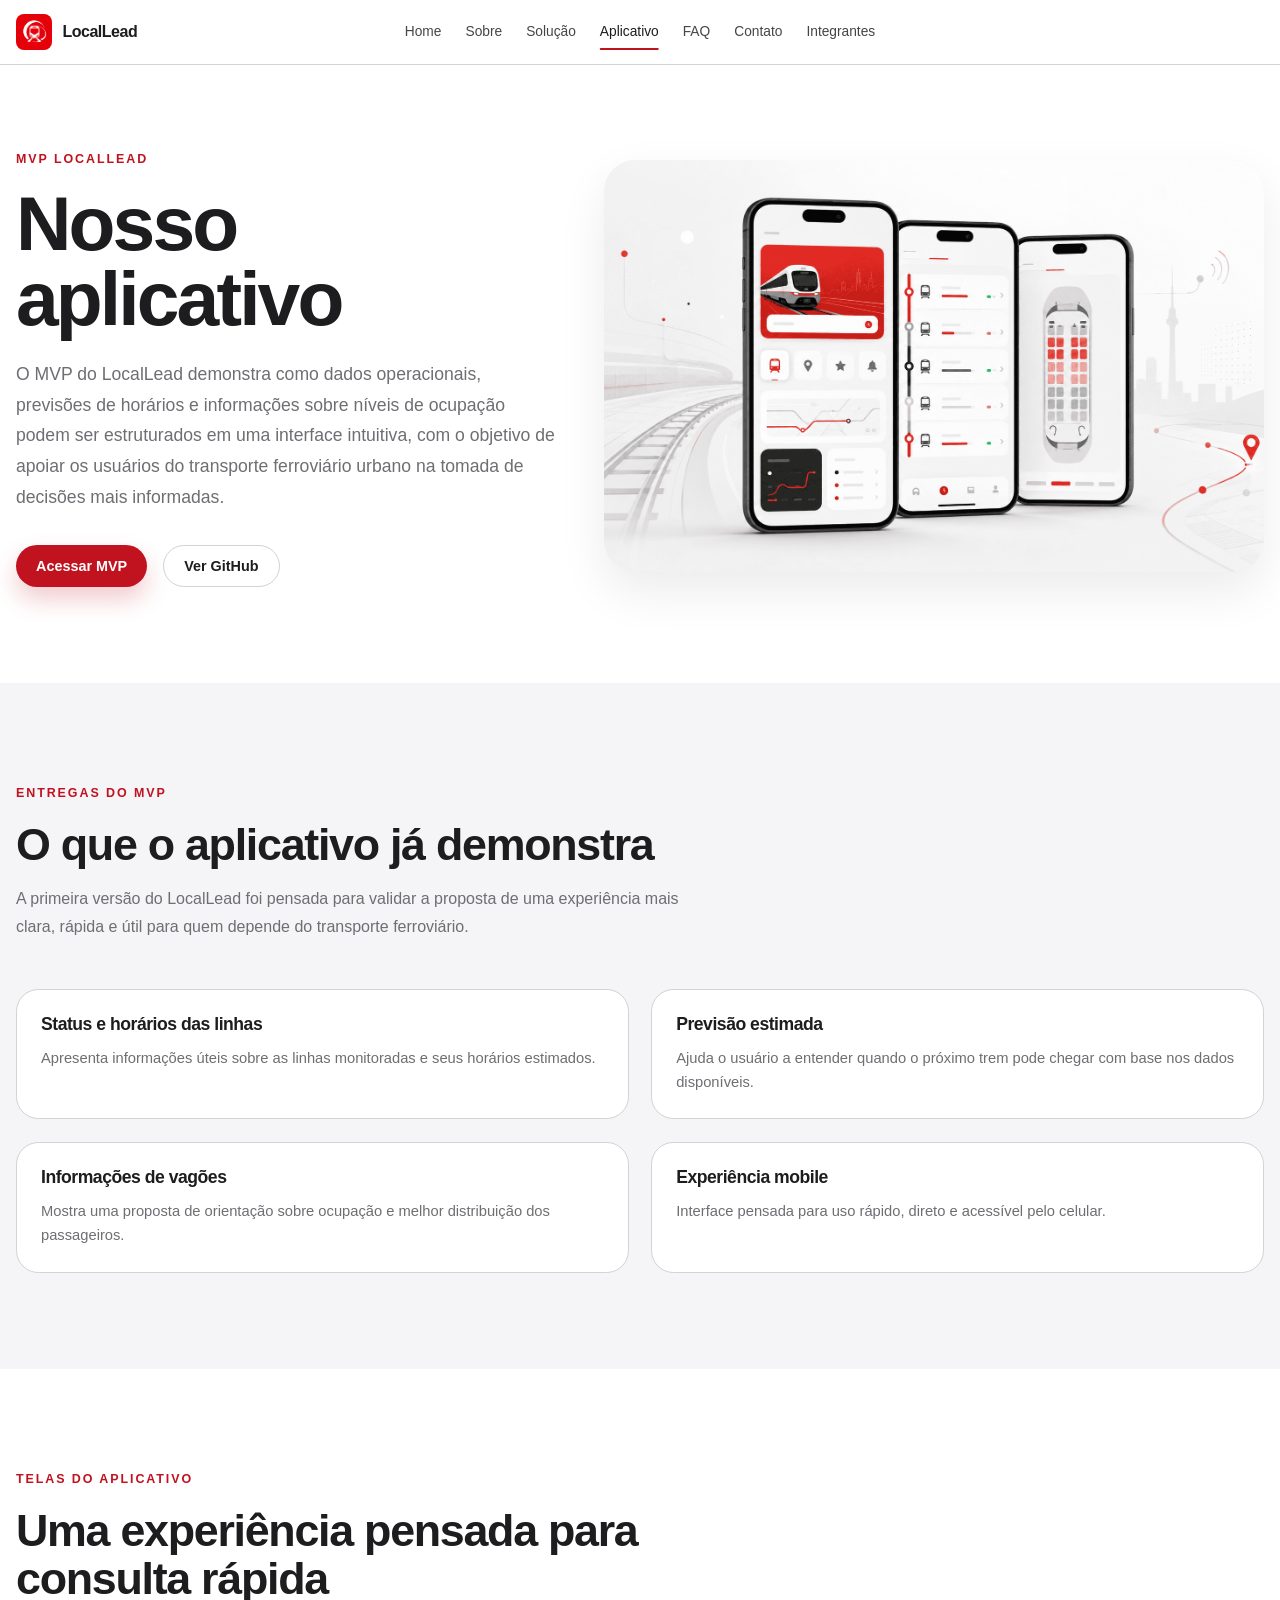
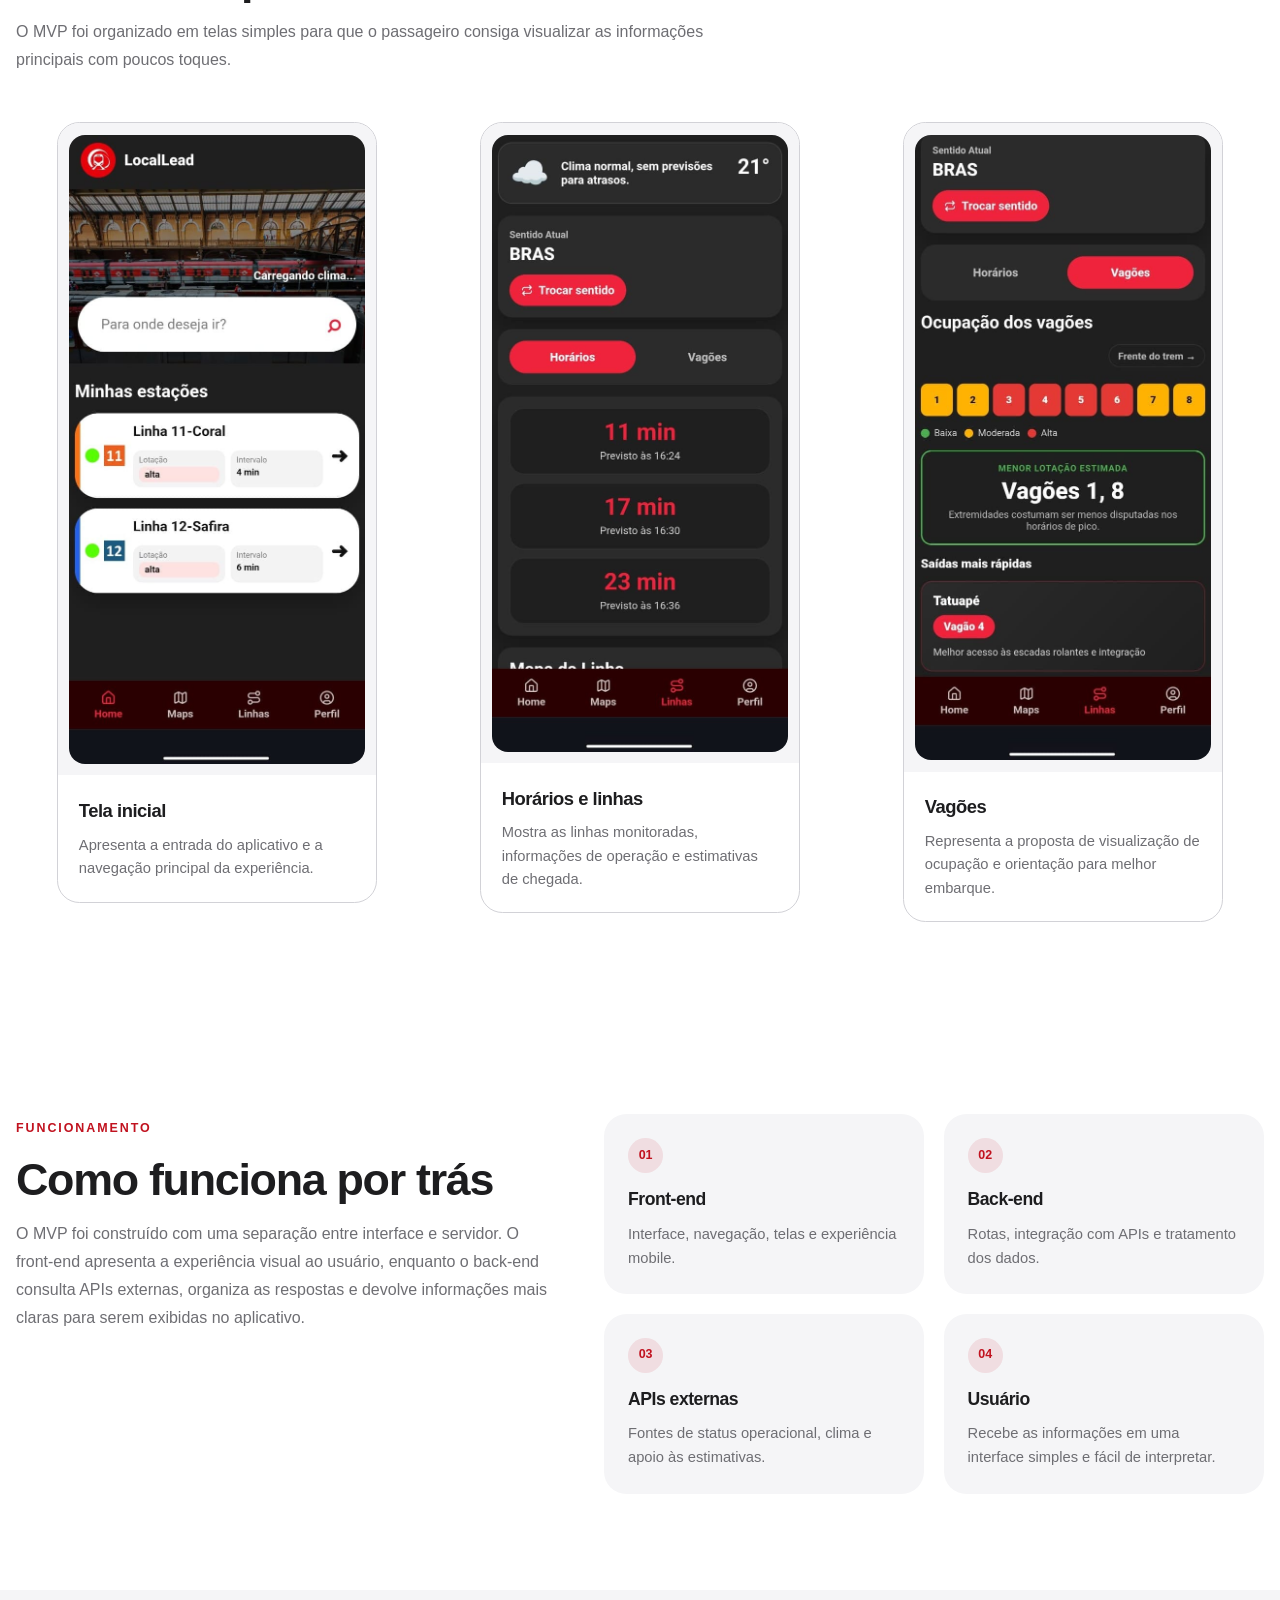
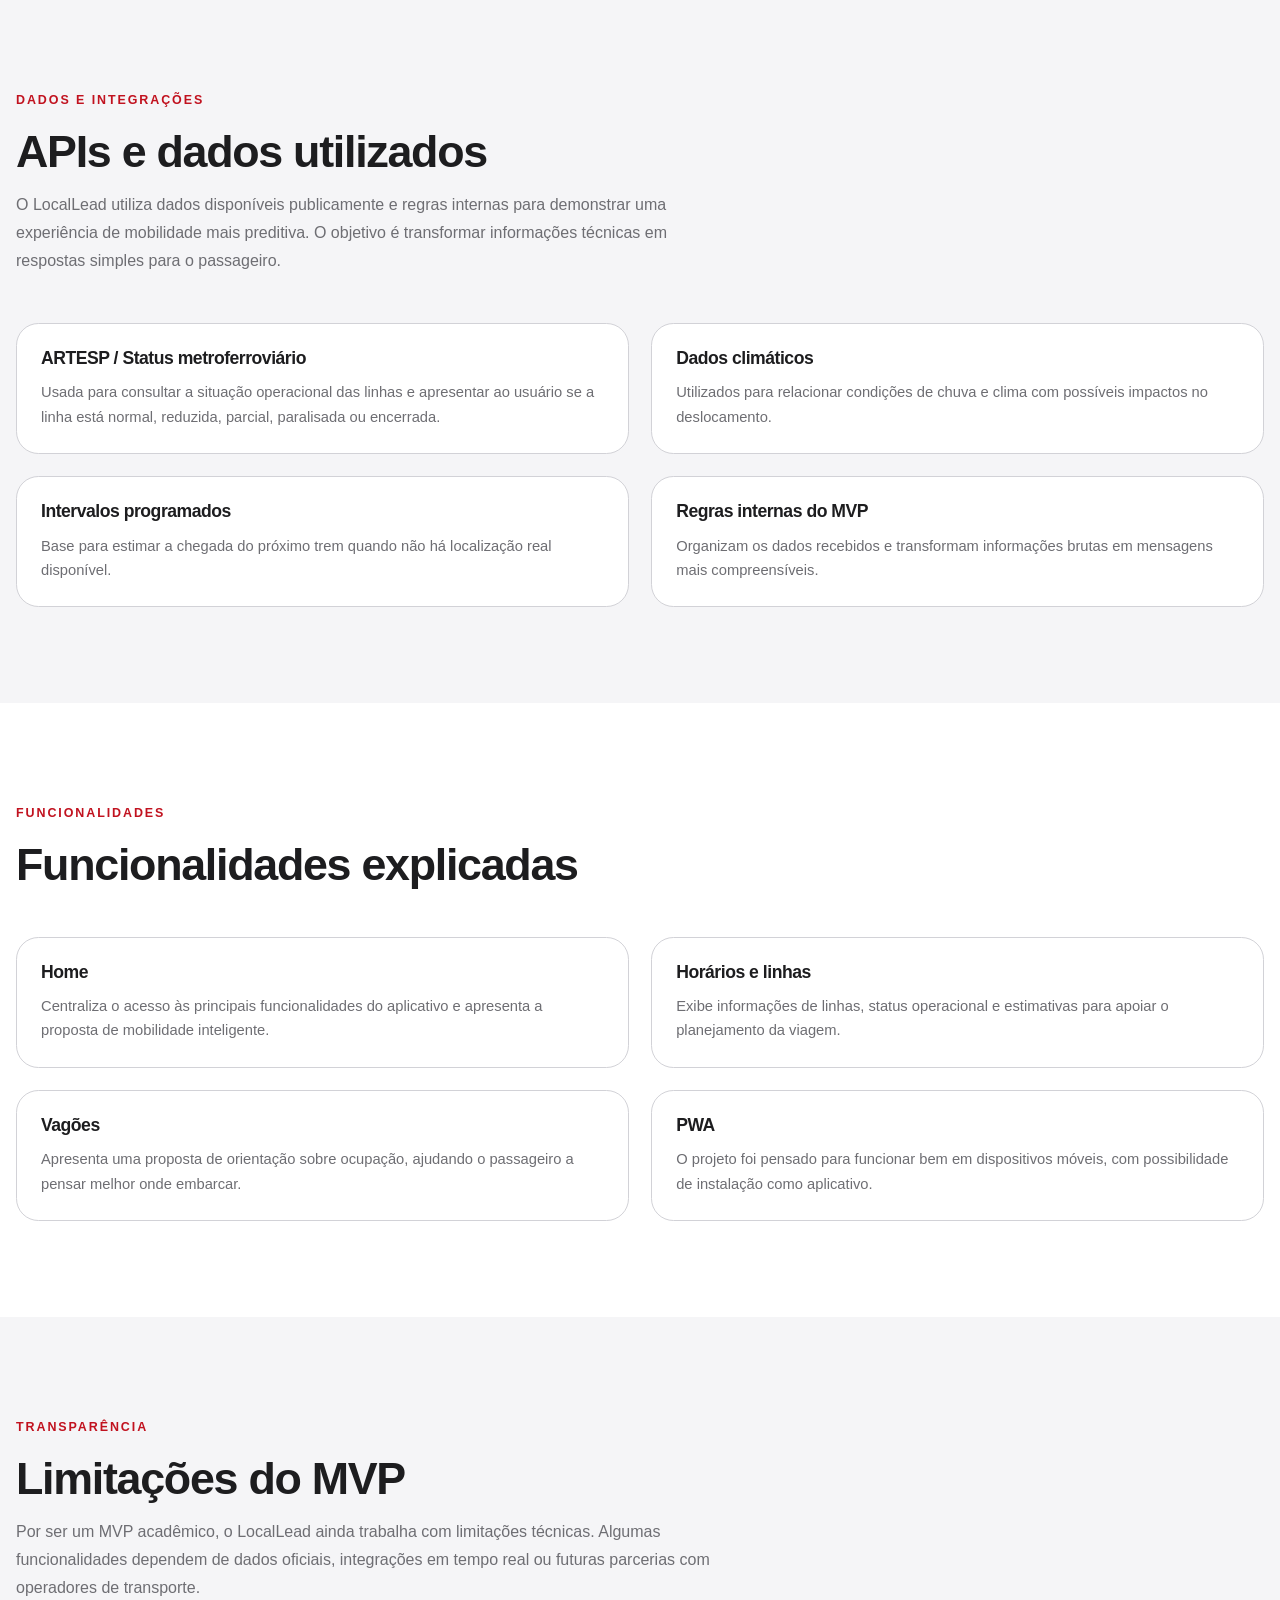
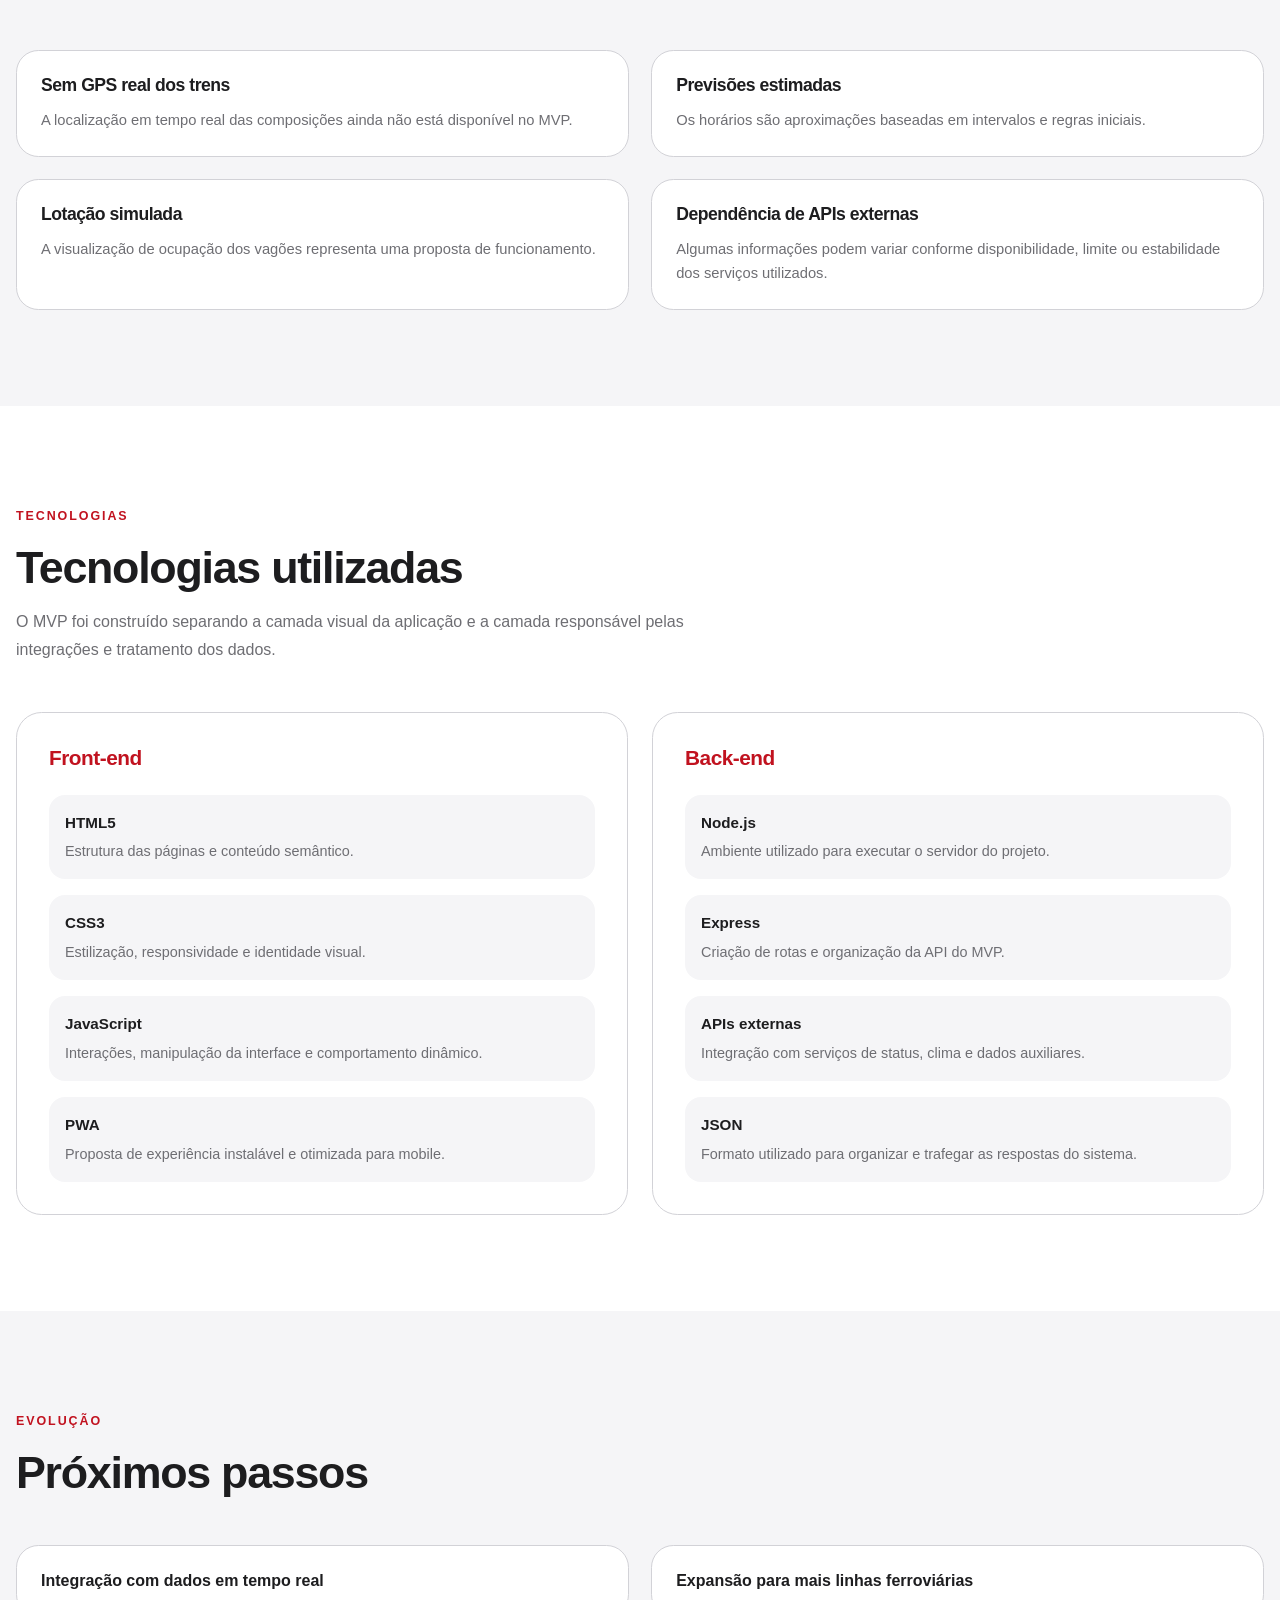
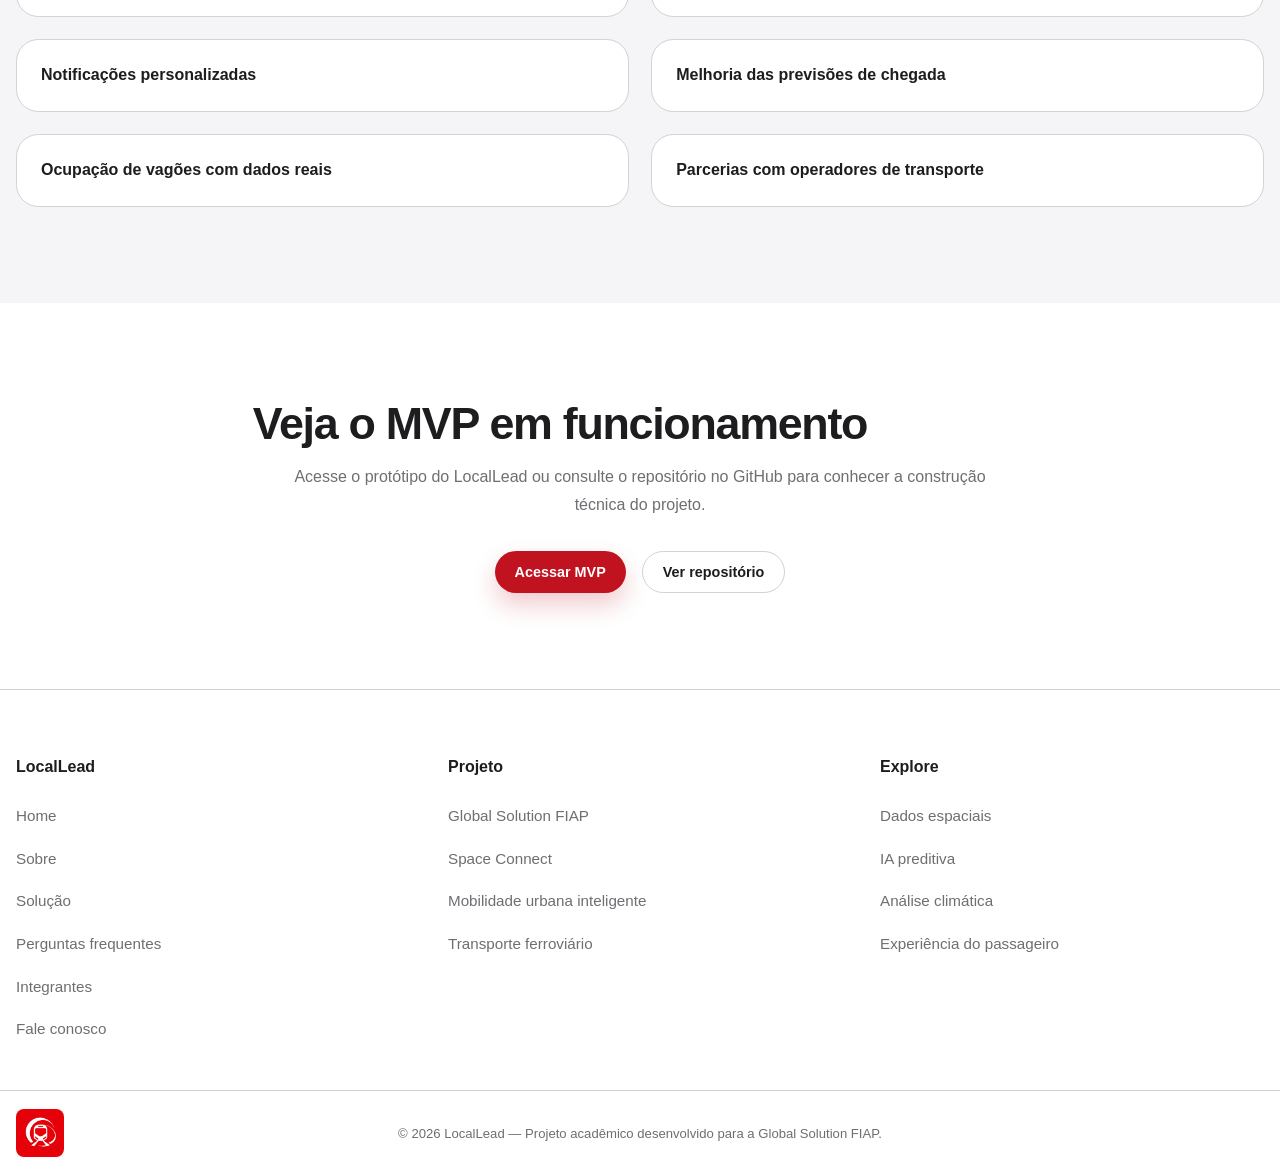
==== commit 83424e7e: "feat: mrlhorias na parte que explica sobre o nosso aplicativo" ====
--- a/paginas/aplicativo.html
+++ b/paginas/aplicativo.html
@@ -87,10 +87,7 @@
           <h1 class="app-hero__title" id="app-title">Nosso aplicativo</h1>
 
           <p class="app-hero__description">
-            O MVP do LocalLead demonstra como dados operacionais, horários
-            estimados e informações de ocupação podem ser organizados em uma
-            interface simples para apoiar passageiros do transporte ferroviário
-            urbano.
+            O MVP do LocalLead demonstra como dados operacionais, previsões de horários e informações sobre níveis de ocupação podem ser estruturados em uma interface intuitiva, com o objetivo de apoiar os usuários do transporte ferroviário urbano na tomada de decisões mais informadas.
           </p>
 
           <div class="app-hero__actions">
--- a/css/main.css
+++ b/css/main.css
@@ -8,7 +8,7 @@
 @import url("./integrantes.css");
 @import url('./faq.css');
 @import url('./sobre.css');
-@import url('./apicativo.css');
+@import url('./aplicativo.css');
 @import url('./footer.css');
-
-
+@import url('./solucao.css');
+@import url('./contato.css');
